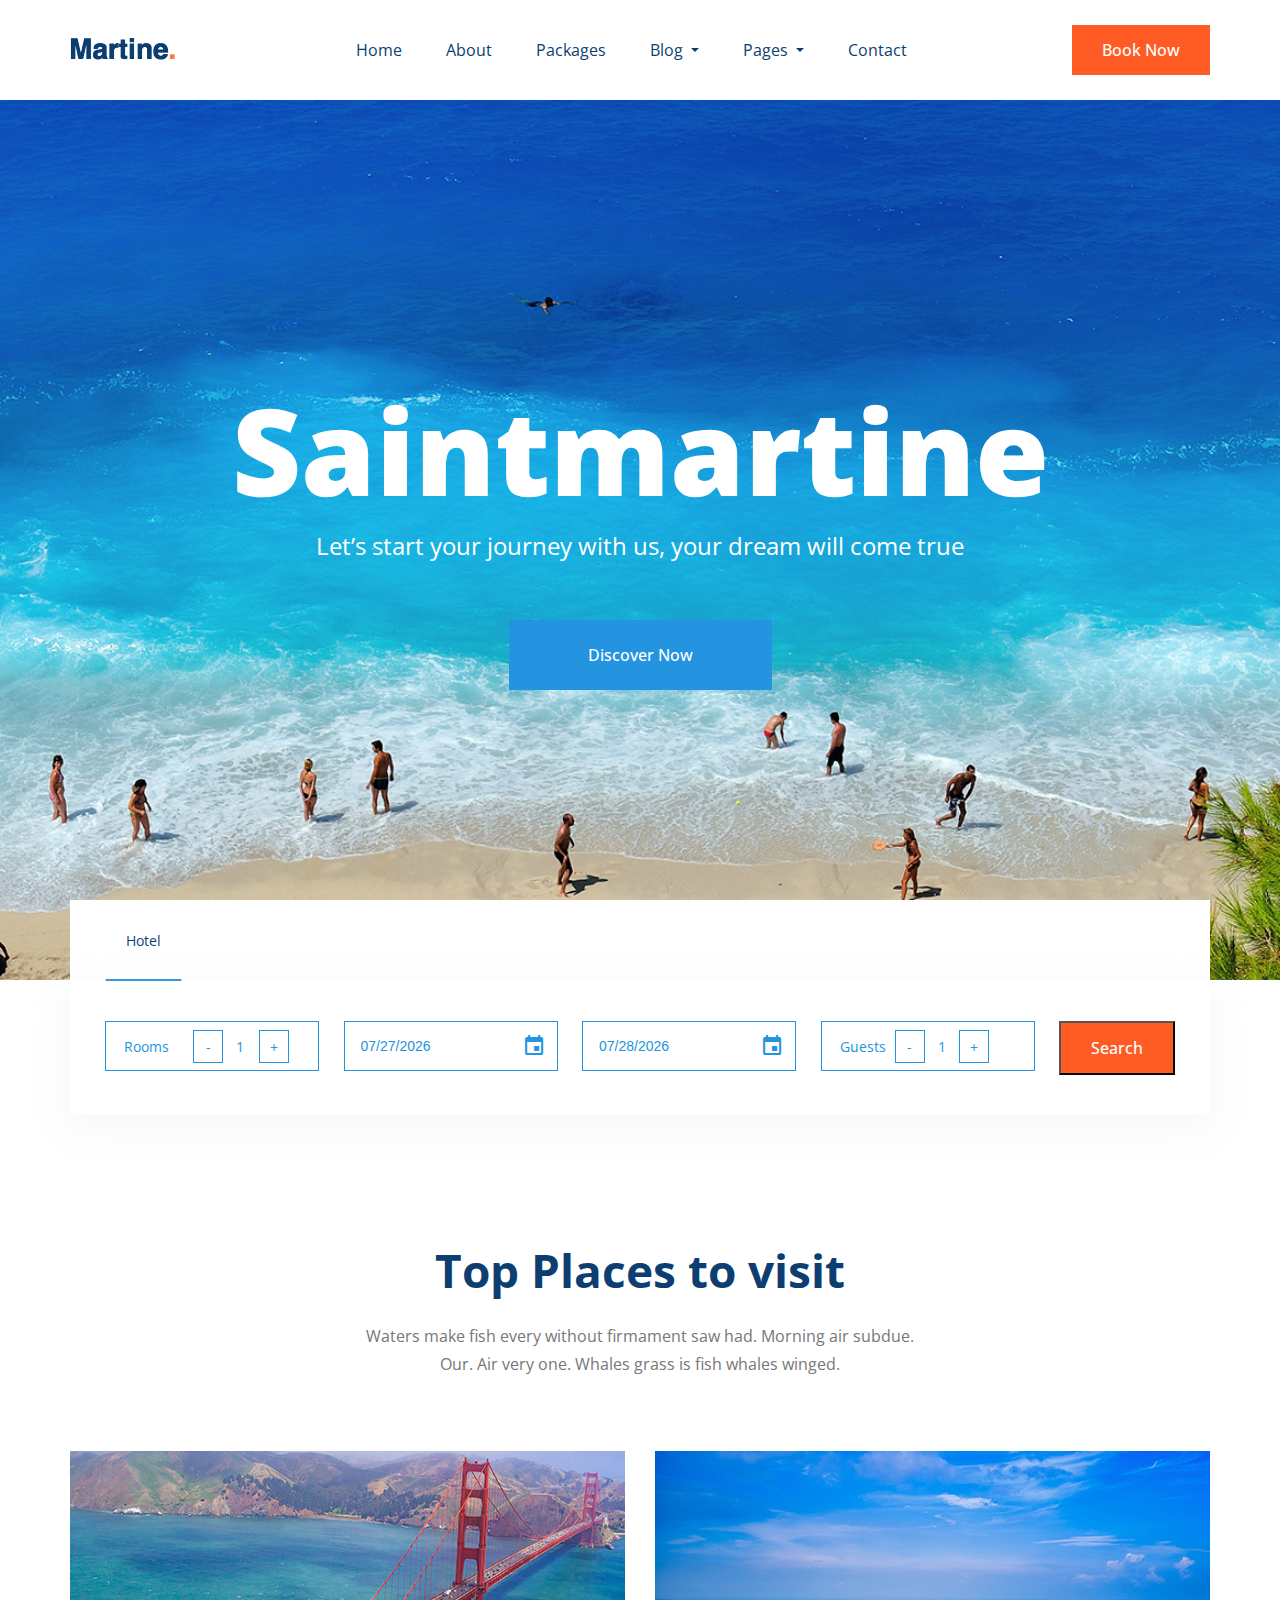
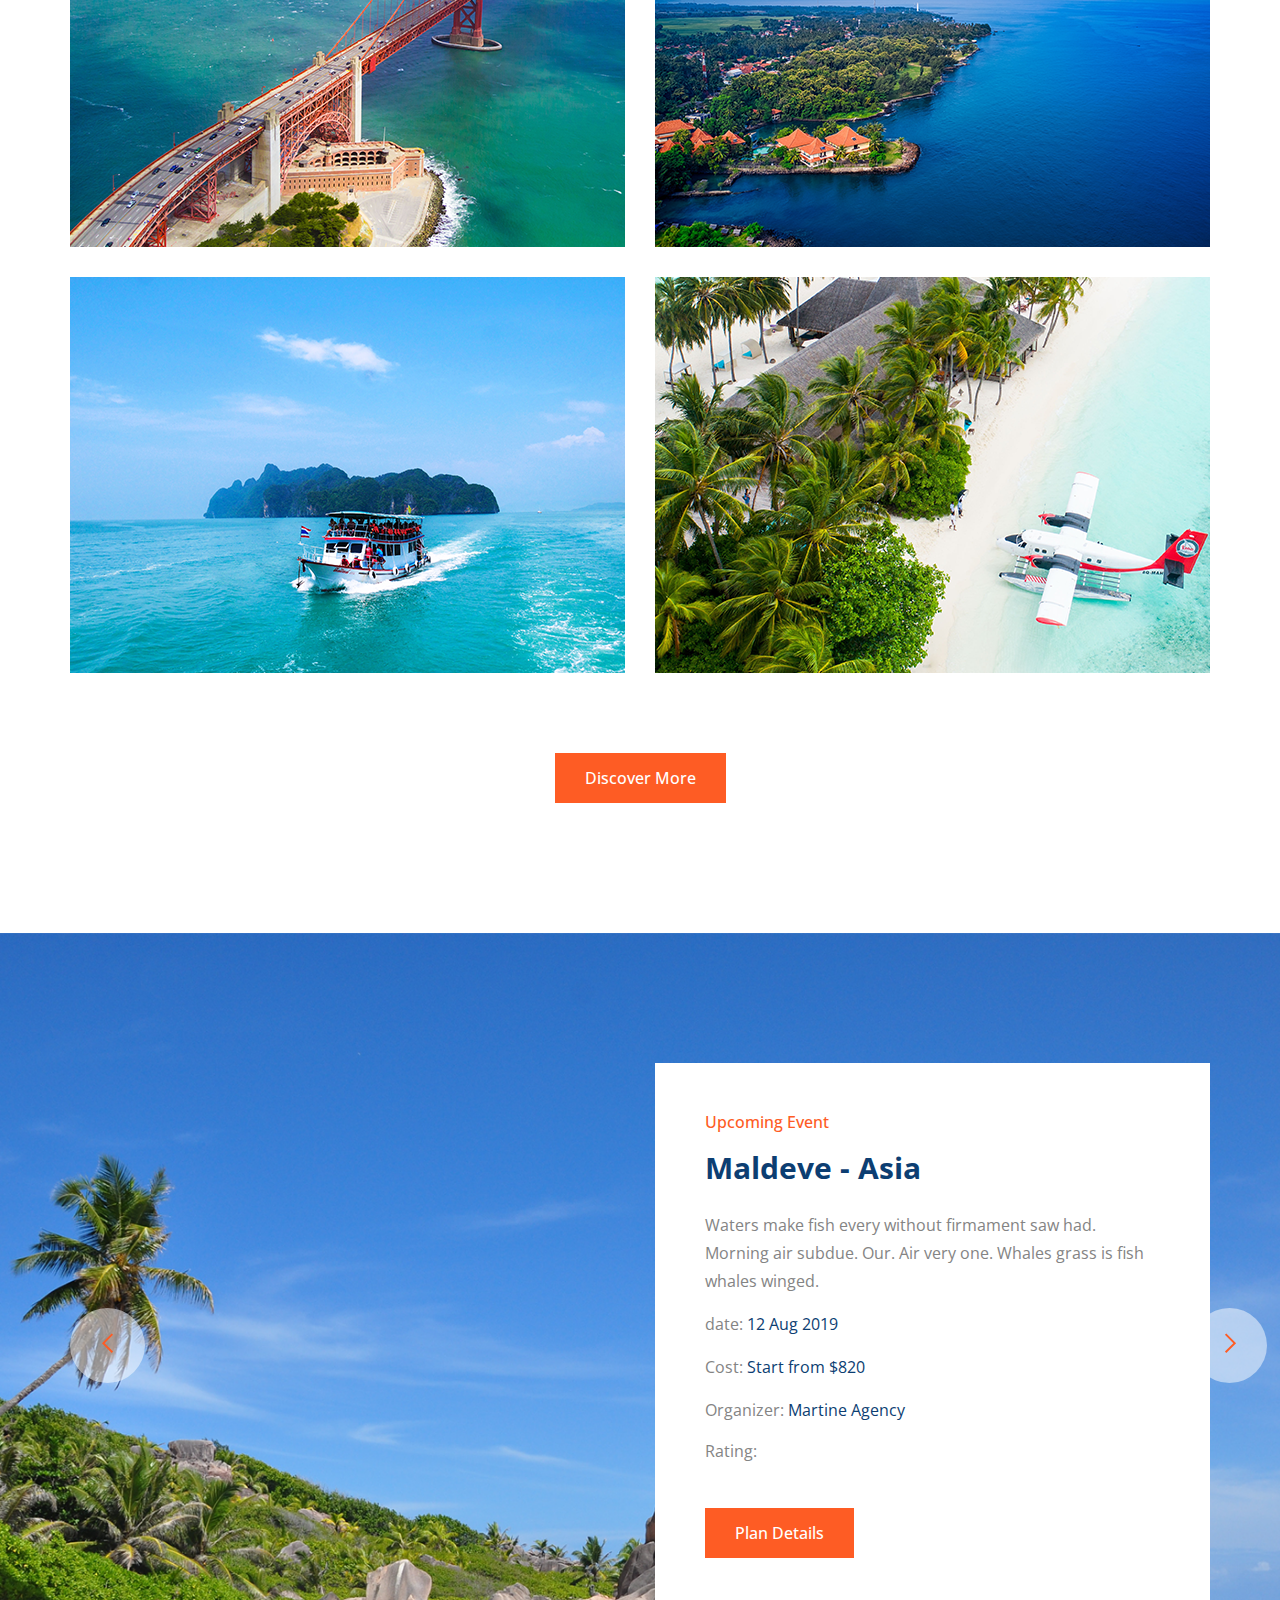
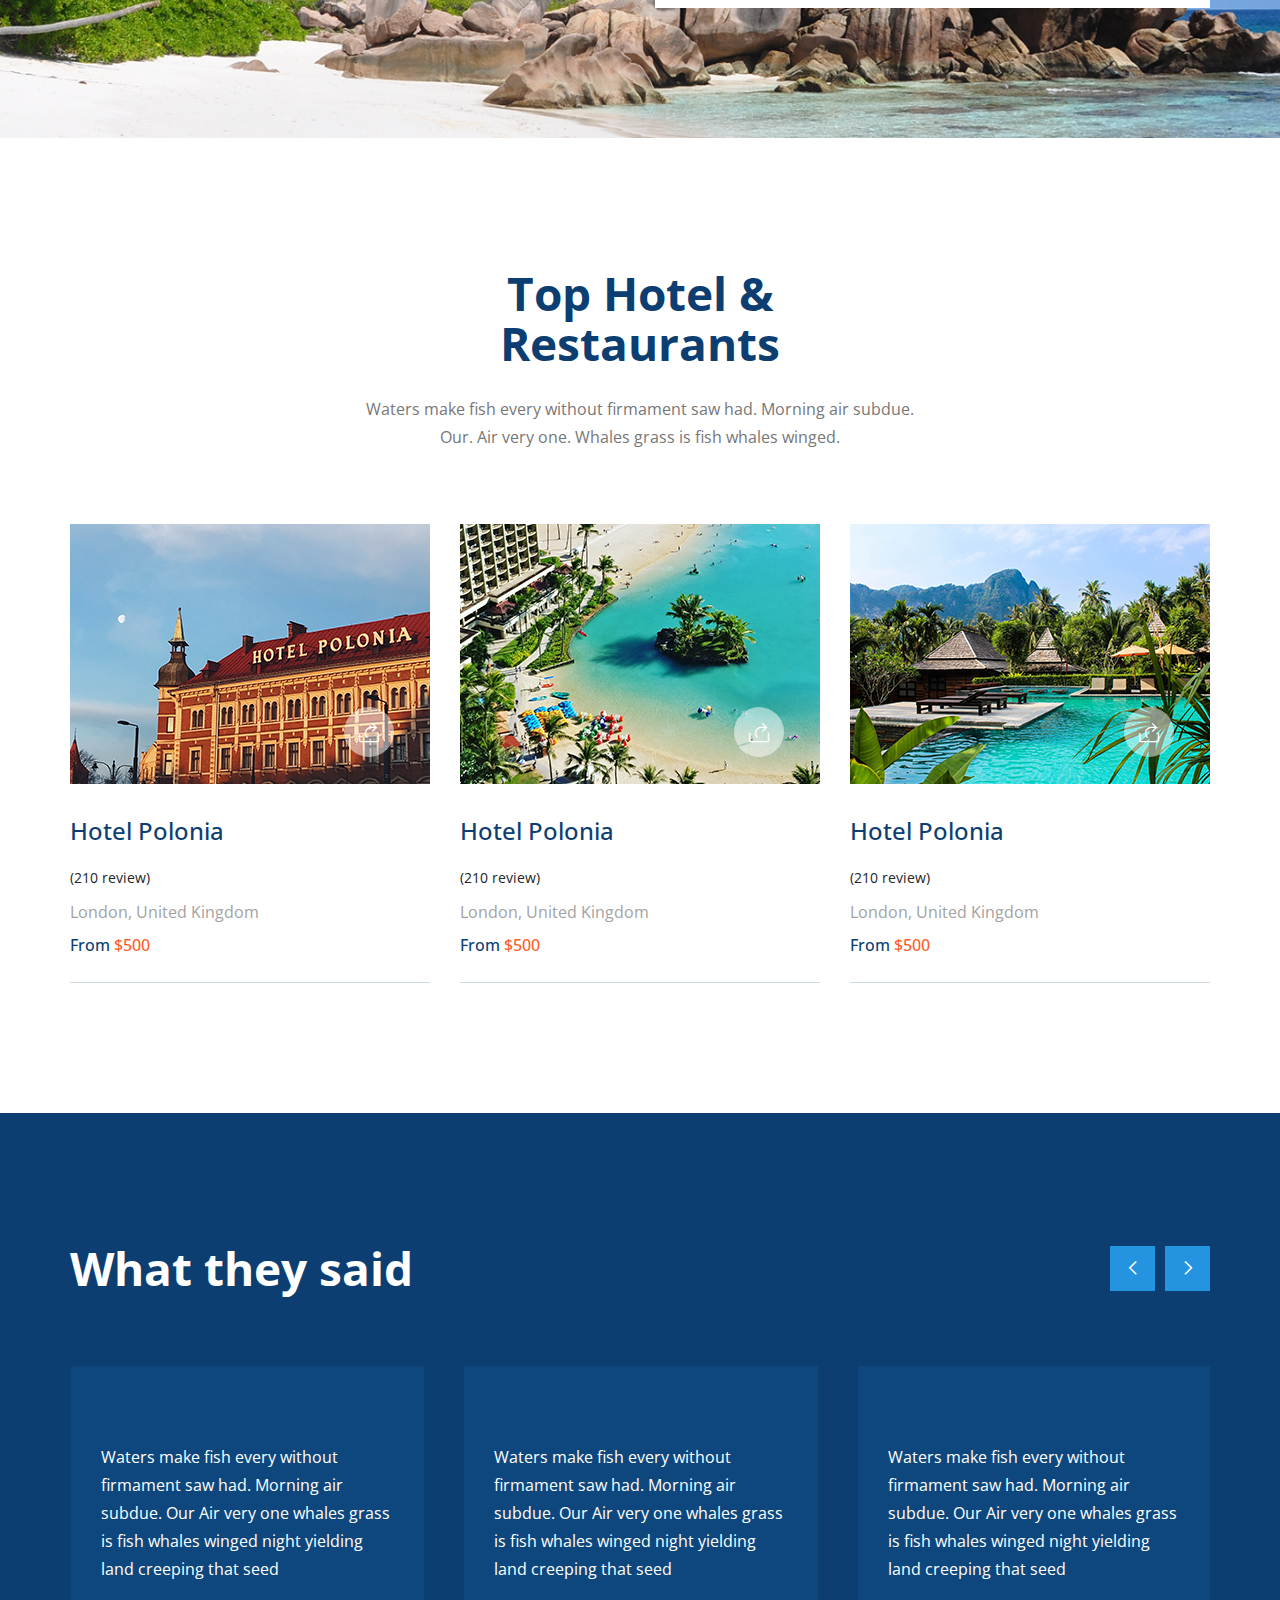
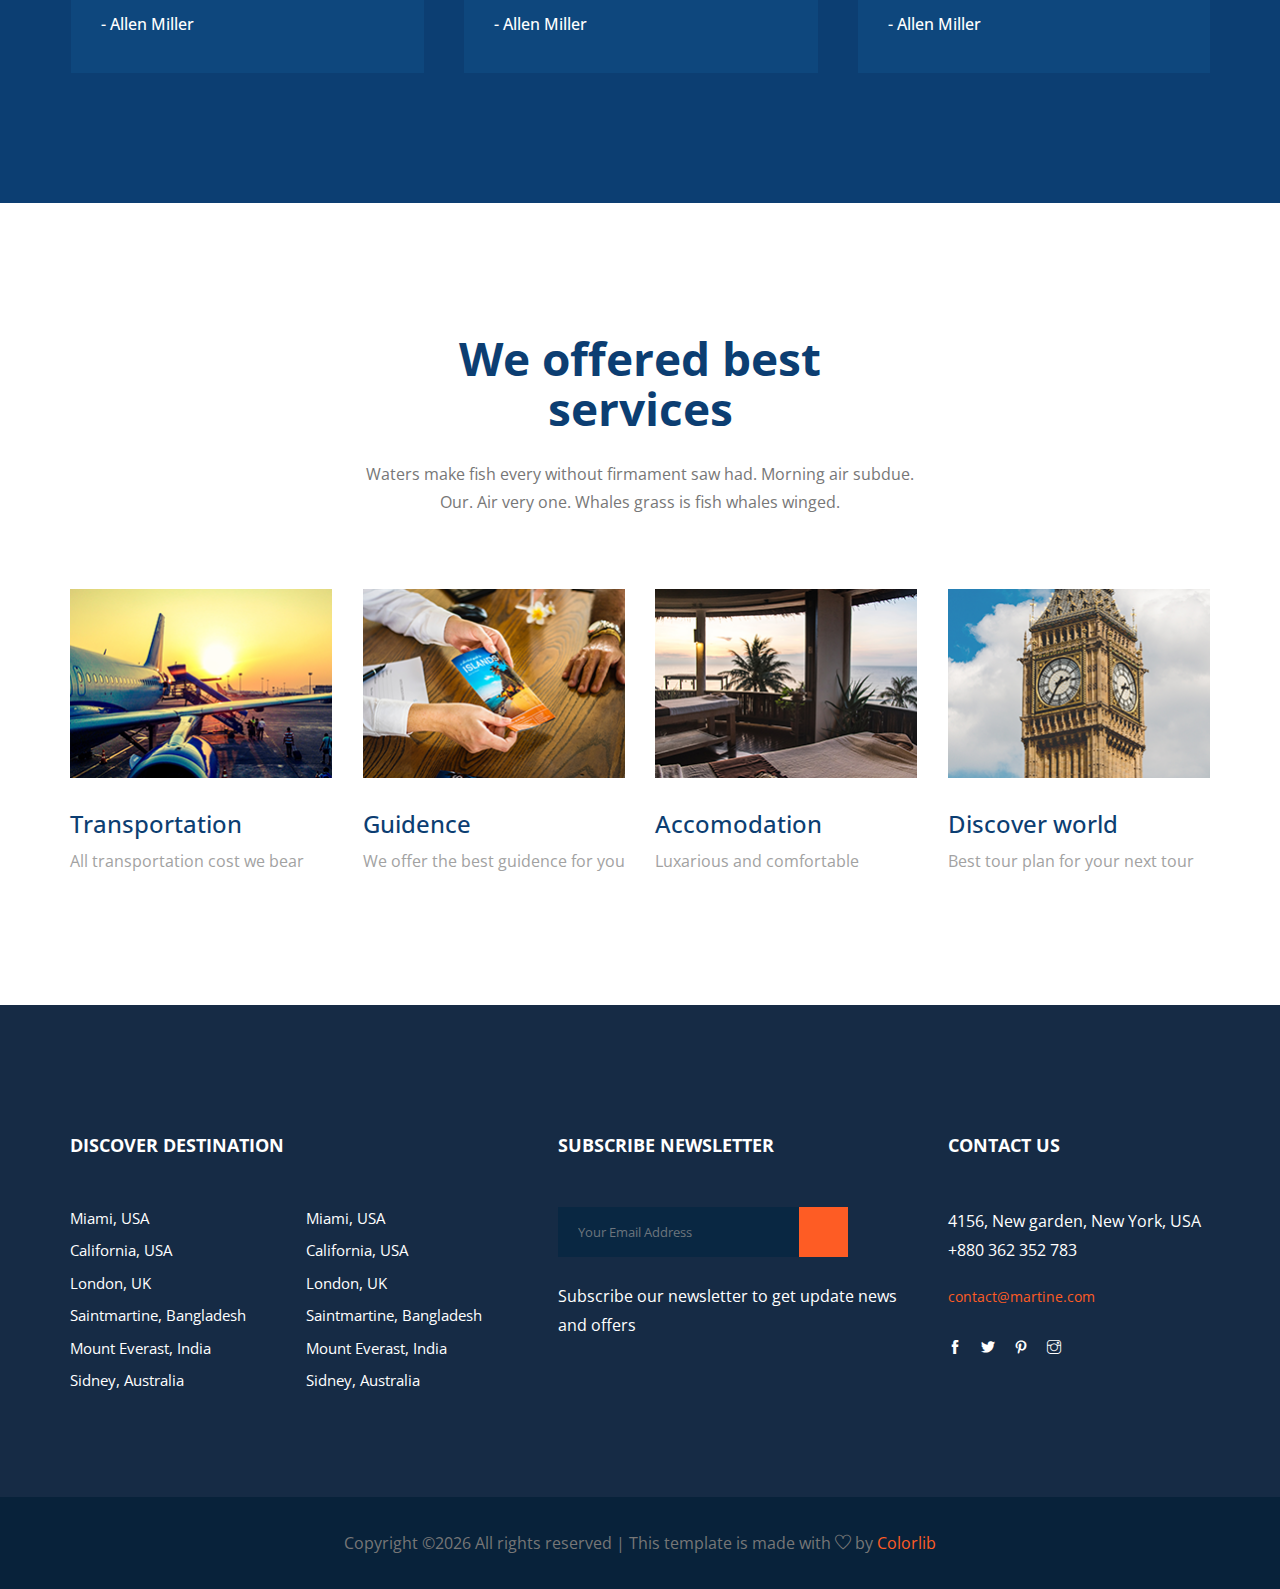
==== index.html @ 2e3e4fb7 "separate staffMain file" ====
<!doctype html>
<html lang="en">

<head>
    <!-- Required meta tags -->
    <meta charset="utf-8">
    <meta name="viewport" content="width=device-width, initial-scale=1, shrink-to-fit=no">
    <title>BHotel</title>
    <!-- <link rel="icon" href="img/favicon.png"> -->
    <link rel="stylesheet" href="css/bootstrap.min.css">
    <!-- animate CSS -->
    <link rel="stylesheet" href="css/animate.css">
    <!-- owl carousel CSS -->
    <link rel="stylesheet" href="css/owl.carousel.min.css">
    <!-- themify CSS -->
    <link rel="stylesheet" href="css/themify-icons.css">
    <!-- flaticon CSS -->
    <link rel="stylesheet" href="css/flaticon.css">
    <!-- fontawesome CSS -->
    <link rel="stylesheet" href="fontawesome/css/all.min.css">
    <!-- magnific CSS -->
    <link rel="stylesheet" href="css/magnific-popup.css">
    <link rel="stylesheet" href="css/gijgo.min.css">
    <!-- niceselect CSS -->
    <link rel="stylesheet" href="css/nice-select.css">
    <!-- slick CSS -->
    <link rel="stylesheet" href="css/slick.css">
    <!-- style CSS -->
    <link rel="stylesheet" href="css/style.css">
    <link rel="stylesheet" href="css/additional.css">

</head>

<body>
   <!--::header part start::-->
   <header class="main_menu">
        <div class="main_menu_iner">
            <div class="container">
                <div class="row align-items-center ">
                    <div class="col-lg-12">
                        <nav class="navbar navbar-expand-lg navbar-light justify-content-between">
                            <a class="navbar-brand" href="index.html"> <img src="img/logo.png" alt="logo"> </a>
                            <button class="navbar-toggler" type="button" data-toggle="collapse"
                                data-target="#navbarSupportedContent" aria-controls="navbarSupportedContent"
                                aria-expanded="false" aria-label="Toggle navigation">
                                <span class="navbar-toggler-icon"></span>
                            </button>

                            <div class="collapse navbar-collapse main-menu-item justify-content-center"
                                id="navbarSupportedContent">
                                <ul class="navbar-nav">
                                    <li class="nav-item">
                                        <a class="nav-link" href="index.html">Home</a>
                                    </li>
                                    <li class="nav-item">
                                        <a class="nav-link" href="about.html">About</a>
                                    </li>
                                    <li class="nav-item">
                                        <a class="nav-link" href="packages.html">packages</a>
                                    </li>
                                    <li class="nav-item dropdown">
                                        <a class="nav-link dropdown-toggle" href="blog.html" id="navbarDropdown"
                                            role="button" data-toggle="dropdown" aria-haspopup="true"
                                            aria-expanded="false">
                                            Blog
                                        </a>
                                        <div class="dropdown-menu" aria-labelledby="navbarDropdown">
                                            <a class="dropdown-item" href="blog.html">Blog</a>
                                            <a class="dropdown-item" href="single-blog.html">Single blog</a>
                                        </div>
                                    </li>
                                    <li class="nav-item dropdown">
                                        <a class="nav-link dropdown-toggle" href="blog.html" id="navbarDropdown_1"
                                            role="button" data-toggle="dropdown" aria-haspopup="true"
                                            aria-expanded="false">
                                            pages
                                        </a>
                                        <div class="dropdown-menu" aria-labelledby="navbarDropdown_1">
                                            <a class="dropdown-item" href="top_place.html">top place</a>
                                            <a class="dropdown-item" href="tour_details.html">tour details</a>
                                            <a class="dropdown-item" href="elements.html">Elements</a>
                                        </div>
                                    </li>
                                    <li class="nav-item">
                                        <a class="nav-link" href="contact.html">Contact</a>
                                    </li>
                                </ul>
                            </div>
                            <a href="#" class="btn_1 d-none d-lg-block">book now</a>
                        </nav>
                    </div>
                </div>
            </div>
        </div>
    </header>
    <!-- Header part end-->

    <!-- banner part start-->
    <section class="banner_part">
        <div class="container">
            <div class="row align-items-center justify-content-center">
                <div class="col-lg-10">
                    <div class="banner_text text-center">
                        <div class="banner_text_iner">
                            <h1> Saintmartine</h1>
                            <p>Let’s start your journey with us, your dream will come true</p>
                            <a href="#" class="btn_1">Discover Now</a>
                        </div>
                    </div>
                </div>
            </div>
        </div>
    </section>
    <!-- banner part start-->

    <!-- booking part start-->
    <section class="booking_part">
        <div class="container">
            <div class="row">
                <div class="col-lg-12">
                    <div class="booking_menu">
                        <ul class="nav nav-tabs" id="myTab" role="tablist">
                            <li class="nav-item">
                            <a class="nav-link active" id="hotel-tab" data-toggle="tab" href="#hotel" role="tab" aria-controls="hotel" aria-selected="true">hotel</a>
                            </li>
                            <!-- 추후에 연회장 서비스 예약시 사용 -->
                            <!-- <li class="nav-item">
                            <a class="nav-link" id="tricket-tab" data-toggle="tab" href="#tricket" role="tab" aria-controls="tricket" aria-selected="false">tricket</a>
                            </li> -->
                        </ul>
                    </div>
                </div>
                <div class="col-lg-12">
                    <div class="booking_content">
                        <div class="tab-content" id="myTabContent">
                            <div class="tab-pane fade show active" id="hotel" role="tabpanel" aria-labelledby="hotel-tab">
                                <div class="booking_form">
                                    <form action="select_rooms.php" method="POST" name="reservation" onsubmit="return isValidDate()">
                                        <div class="form-row">

                                            <div class="form_colum">
                                                <div class="form_colum2">
                                                    <div id="btn_group"> 
                                                        <span class="rooms_text">Rooms</span>
                                                        <input type="button" value="-" id="test_btn1" onclick="room_decrease()">
                                                        <input type="text" name="rooms" value="1" id="rooms_num">
                                                        <input type="button" value="+" id="test_btn1" onclick="room_increase()">
                                                    </div>
                                                </div>
                                            </div>

                                            <div class="form_colum">
                                                <input type="text" id="datepicker_1" name="check_in_date" placeholder="Check in date">
                                            </div>

                                            <div class="form_colum">
                                                <input type="text" id="datepicker_2" name="check_out_date" placeholder="Check in date">
                                            </div>

                                            <div class="form_colum">
                                                <div class="form_colum2">
                                                    <div id="btn_group"> 
                                                        <span class="guest_text">Guests</span>
                                                        <input type="button" value="-" id="test_btn1" onclick="guest_decrease()">
                                                        <input type="text" name="guests" value="1" id="guest_num">
                                                        <input type="button" value="+" id="test_btn2" onclick="guest_increase()">
                                                    </div>
                                                </div>
                                            </div>

                                            <div class="form_btn">
                                                <input type="submit" class="btn_1" value="Search">
                                            </div>


                                        </div>
                                    </form>
                                </div>
                            </div>
                            <!-- 연회장 예약 구현시 사용 -->
                            <!-- <div class="tab-pane fade" id="tricket" role="tabpanel" aria-labelledby="tricket-tab">
                                <div class="booking_form">
                                    <form action="#">
                                        <div class="form-row">
                                            <div class="form_colum">
                                                <select class="nc_select">
                                                    <option selected>Choosace place </option>
                                                    <option value="1">One</option>
                                                    <option value="2">Two</option>
                                                    <option value="3">Three</option>
                                                </select>
                                            </div>
                                            <div class="form_colum">
                                                <input id="datepicker_3" placeholder="Check in date">
                                            </div>
                                            <div class="form_colum">
                                                <input id="datepicker_4" placeholder="Check in date">
                                            </div>
                                            <div class="form_colum">
                                                <select class="nc_select">
                                                    <option selected>Persone </option>
                                                    <option value="1">One</option>
                                                    <option value="2">Two</option>
                                                    <option value="3">Three</option>
                                                </select>
                                            </div>
                                            <div class="form_btn">
                                                <a href="#" class="btn_1">search</a>
                                            </div>
                                        </div>
                                    </form>
                                </div>
                            </div> -->
                        </div>
                    </div>
                </div>
            </div>
        </div>
    </section>
    <!-- Header part end-->

    <!--top place start-->
    <section class="top_place section_padding">
        <div class="container">
            <div class="row justify-content-center">
                <div class="col-xl-6">
                    <div class="section_tittle text-center">
                        <h2>Top Places to visit</h2>
                        <p>Waters make fish every without firmament saw had. Morning air subdue. Our. Air very one. Whales grass is fish whales winged.</p>
                    </div>
                </div>
            </div>
            <div class="row">
                <div class="col-lg-6 col-md-6">
                    <div class="single_place">
                        <img src="img/single_place_1.png" alt="">
                        <div class="hover_Text d-flex align-items-end justify-content-between">
                            <div class="hover_text_iner">
                                <a href="#" class="place_btn">travel</a>
                                <h3>Saintmartine Iceland</h3>
                                <p>Technaf, Bangladesh</p>
                                <div class="place_review">
                                    <a href="#"><i class="fas fa-star"></i></a>
                                    <a href="#"><i class="fas fa-star"></i></a>
                                    <a href="#"><i class="fas fa-star"></i></a>
                                    <a href="#"><i class="fas fa-star"></i></a>
                                    <a href="#"><i class="fas fa-star"></i></a>
                                    <span>(210 review)</span>
                                </div>
                            </div>
                            <div class="details_icon text-right">
                                <i class="ti-share"></i>
                            </div>
                        </div>
                    </div>
                </div>
                <div class="col-lg-6 col-md-6">
                    <div class="single_place">
                        <img src="img/single_place_2.png" alt="">
                        <div class="hover_Text d-flex align-items-end justify-content-between">
                            <div class="hover_text_iner">
                                <a href="#" class="place_btn">travel</a>
                                <h3>Saintmartine Iceland</h3>
                                <p>Technaf, Bangladesh</p>
                                <div class="place_review">
                                    <a href="#"><i class="fas fa-star"></i></a>
                                    <a href="#"><i class="fas fa-star"></i></a>
                                    <a href="#"><i class="fas fa-star"></i></a>
                                    <a href="#"><i class="fas fa-star"></i></a>
                                    <a href="#"><i class="fas fa-star"></i></a>
                                    <span>(210 review)</span>
                                </div>
                            </div>
                            <div class="details_icon text-right">
                                <i class="ti-share"></i>
                            </div>
                        </div>
                    </div>
                </div>
                <div class="col-lg-6 col-md-6">
                    <div class="single_place">
                        <img src="img/single_place_3.png" alt="">
                        <div class="hover_Text d-flex align-items-end justify-content-between">
                            <div class="hover_text_iner">
                                <a href="#" class="place_btn">travel</a>
                                <h3>Saintmartine Iceland</h3>
                                <p>Technaf, Bangladesh</p>
                                <div class="place_review">
                                    <a href="#"><i class="fas fa-star"></i></a>
                                    <a href="#"><i class="fas fa-star"></i></a>
                                    <a href="#"><i class="fas fa-star"></i></a>
                                    <a href="#"><i class="fas fa-star"></i></a>
                                    <a href="#"><i class="fas fa-star"></i></a>
                                    <span>(210 review)</span>
                                </div>
                            </div>
                            <div class="details_icon text-right">
                                <i class="ti-share"></i>
                            </div>
                        </div>
                    </div>
                </div>
                <div class="col-lg-6 col-md-6">
                    <div class="single_place">
                        <img src="img/single_place_4.png" alt="">
                        <div class="hover_Text d-flex align-items-end justify-content-between">
                            <div class="hover_text_iner">
                                <a href="#" class="place_btn">travel</a>
                                <h3>Saintmartine Iceland</h3>
                                <p>Technaf, Bangladesh</p>
                                <div class="place_review">
                                    <a href="#"><i class="fas fa-star"></i></a>
                                    <a href="#"><i class="fas fa-star"></i></a>
                                    <a href="#"><i class="fas fa-star"></i></a>
                                    <a href="#"><i class="fas fa-star"></i></a>
                                    <a href="#"><i class="fas fa-star"></i></a>
                                    <span>(210 review)</span>
                                </div>
                            </div>
                            <div class="details_icon text-right">
                                <i class="ti-share"></i>
                            </div>
                        </div>
                    </div>
                </div>
                <a href="#" class="btn_1 text-cnter">Discover more</a>
            </div>
        </div>
    </section>
    <!--top place end-->

    <!--top place start-->
    <section class="event_part section_padding">
        <div class="container">
            <div class="row">
                <div class="col-lg-12">
                    <div class="event_slider owl-carousel" >
                        <div class="single_event_slider">
                            <div class="row justify-content-end">
                                <div class="col-lg-6 col-md-6">
                                    <div class="event_slider_content">
                                        <h5>Upcoming Event</h5>
                                        <h2>Maldeve - Asia</h2>
                                        <p>Waters make fish every without firmament saw had. Morning air subdue. Our. Air very one. Whales grass is fish whales winged.
                                        </p>
                                        <p>date: <span>12 Aug 2019</span> </p>
                                        <p>Cost: <span>Start from $820</span> </p>
                                        <p>Organizer: <span> Martine Agency</span> </p>
                                        <div class="rating">
                                            <span>Rating:</span>
                                            <div class="place_review">
                                                <a href="#"><i class="fas fa-star"></i></a>
                                                <a href="#"><i class="fas fa-star"></i></a>
                                                <a href="#"><i class="fas fa-star"></i></a>
                                                <a href="#"><i class="fas fa-star"></i></a>
                                                <a href="#"><i class="fas fa-star"></i></a>
                                            </div>
                                        </div>
                                        <a href="#" class="btn_1">Plan Details</a>
                                    </div>
                                </div>
                            </div>
                        </div>
                        <div class="single_event_slider">
                            <div class="row justify-content-end">
                                <div class="ol-lg-6 col-md-6">
                                    <div class="event_slider_content">
                                        <h5>Upcoming Event</h5>
                                        <h2>Maldeve - Asia</h2>
                                        <p>Waters make fish every without firmament saw had. Morning air subdue. Our. Air very one. Whales grass is fish whales winged.
                                        </p>
                                        <p>date: <span>12 Aug 2019</span> </p>
                                        <p>Cost: <span>Start from $820</span> </p>
                                        <p>Organizer: <span> Martine Agency</span> </p>
                                        <div class="rating">
                                            <span>Rating:</span>
                                            <div class="place_review">
                                                <a href="#"><i class="fas fa-star"></i></a>
                                                <a href="#"><i class="fas fa-star"></i></a>
                                                <a href="#"><i class="fas fa-star"></i></a>
                                                <a href="#"><i class="fas fa-star"></i></a>
                                                <a href="#"><i class="fas fa-star"></i></a>
                                            </div>
                                        </div>
                                        <a href="#" class="btn_1">Plan Details</a>
                                    </div>
                                </div>
                            </div>
                        </div>
                        <div class="single_event_slider">
                            <div class="row justify-content-end">
                                <div class="ol-lg-6 col-md-6">
                                    <div class="event_slider_content">
                                        <h5>Upcoming Event</h5>
                                        <h2>Maldeve - Asia</h2>
                                        <p>Waters make fish every without firmament saw had. Morning air subdue. Our. Air very one. Whales grass is fish whales winged.
                                        </p>
                                        <p>date: <span>12 Aug 2019</span> </p>
                                        <p>Cost: <span>Start from $820</span> </p>
                                        <p>Organizer: <span> Martine Agency</span> </p>
                                        <div class="rating">
                                            <span>Rating:</span>
                                            <div class="place_review">
                                                <a href="#"><i class="fas fa-star"></i></a>
                                                <a href="#"><i class="fas fa-star"></i></a>
                                                <a href="#"><i class="fas fa-star"></i></a>
                                                <a href="#"><i class="fas fa-star"></i></a>
                                                <a href="#"><i class="fas fa-star"></i></a>
                                            </div>
                                        </div>
                                        <a href="#" class="btn_1">Plan Details</a>
                                    </div>
                                </div>
                            </div>
                        </div>
                    </div>
                </div>
            </div>
        </div>
    </section>
    <!--top place end-->

    <!--::industries start::-->
    <section class="hotel_list section_padding">
        <div class="container">
            <div class="row justify-content-center">
                <div class="col-xl-6">
                    <div class="section_tittle text-center">
                        <h2>Top Hotel & Restaurants</h2>
                        <p>Waters make fish every without firmament saw had. Morning air subdue. Our. Air very one. Whales grass is fish whales winged.</p>
                    </div>
                </div>
            </div>
            <div class="row">
                <div class="col-lg-4 col-sm-6">
                    <div class="single_ihotel_list">
                        <img src="img/ind/industries_1.png" alt="">
                        <div class="hover_text">
                            <div class="hotel_social_icon">
                                <ul>
                                    <li><a href="#"><i class="ti-facebook"></i></a></li>
                                    <li><a href="#"><i class="ti-twitter-alt"></i></a></li>
                                    <li><a href="#"><i class="ti-linkedin"></i></a></li>
                                </ul>
                            </div>
                            <div class="share_icon">
                                <i class="ti-share"></i>
                            </div>
                        </div>
                        <div class="hotel_text_iner">
                            <h3> <a href="#"> Hotel Polonia</a></h3>
                            <div class="place_review">
                                <a href="#"><i class="fas fa-star"></i></a>
                                <a href="#"><i class="fas fa-star"></i></a>
                                <a href="#"><i class="fas fa-star"></i></a>
                                <a href="#"><i class="fas fa-star"></i></a>
                                <a href="#"><i class="fas fa-star"></i></a>
                                <span>(210 review)</span>
                            </div>
                            <p>London, United Kingdom</p>
                            <h5>From <span>$500</span></h5>
                        </div>
                    </div>
                </div>
                <div class="col-lg-4 col-sm-6">
                    <div class="single_ihotel_list">
                        <img src="img/ind/industries_2.png" alt="">
                        <div class="hover_text">
                            <div class="hotel_social_icon">
                                <ul>
                                    <li><a href="#"><i class="ti-facebook"></i></a></li>
                                    <li><a href="#"><i class="ti-twitter-alt"></i></a></li>
                                    <li><a href="#"><i class="ti-linkedin"></i></a></li>
                                </ul>
                            </div>
                            <div class="share_icon">
                                <i class="ti-share"></i>
                            </div>
                        </div>
                        <div class="hotel_text_iner">
                            <h3> <a href="#"> Hotel Polonia</a></h3>
                            <div class="place_review">
                                <a href="#"><i class="fas fa-star"></i></a>
                                <a href="#"><i class="fas fa-star"></i></a>
                                <a href="#"><i class="fas fa-star"></i></a>
                                <a href="#"><i class="fas fa-star"></i></a>
                                <a href="#"><i class="fas fa-star"></i></a>
                                <span>(210 review)</span>
                            </div>
                            <p>London, United Kingdom</p>
                            <h5>From <span>$500</span></h5>
                        </div>
                    </div>
                </div>
                <div class="col-lg-4 col-sm-6">
                    <div class="single_ihotel_list">
                        <img src="img/ind/industries_3.png" alt="">
                        <div class="hover_text">
                            <div class="hover_text">
                                <div class="hotel_social_icon">
                                    <ul>
                                        <li><a href="#"><i class="ti-facebook"></i></a></li>
                                        <li><a href="#"><i class="ti-twitter-alt"></i></a></li>
                                        <li><a href="#"><i class="ti-linkedin"></i></a></li>
                                    </ul>
                                </div>
                                <div class="share_icon">
                                    <i class="ti-share"></i>
                                </div>
                            </div>
                        </div>
                        <div class="hotel_text_iner">
                            <h3> <a href="#"> Hotel Polonia</a></h3>
                            <div class="place_review">
                                <a href="#"><i class="fas fa-star"></i></a>
                                <a href="#"><i class="fas fa-star"></i></a>
                                <a href="#"><i class="fas fa-star"></i></a>
                                <a href="#"><i class="fas fa-star"></i></a>
                                <a href="#"><i class="fas fa-star"></i></a>
                                <span>(210 review)</span>
                            </div>
                            <p>London, United Kingdom</p>
                            <h5>From <span>$500</span></h5>
                        </div>
                    </div>
                </div>
            </div>
        </div>
    </section>
    <!--::industries end::-->

    <!--top place start-->
    <section class="client_review section_padding">
        <div class="container">
            <div class="row ">
                <div class="col-xl-6">
                    <div class="section_tittle">
                        <h2>What they said</h2>
                    </div>
                </div>
            </div>
            <div class="row">
                <div class="col-lg-12">
                    <div class="client_review_slider owl-carousel">
                        <div class="single_review_slider">
                            <div class="place_review">
                                <a href="#"><i class="fas fa-star"></i></a>
                                <a href="#"><i class="fas fa-star"></i></a>
                                <a href="#"><i class="fas fa-star"></i></a>
                                <a href="#"><i class="fas fa-star"></i></a>
                                <a href="#"><i class="fas fa-star"></i></a>
                            </div>
                            <p>Waters make fish every without firmament saw had. Morning air subdue. Our Air very one whales grass is fish whales winged night yielding land creeping that seed </p>
                            <h5> - Allen Miller</h5>
                        </div>
                        <div class="single_review_slider">
                            <div class="place_review">
                                <a href="#"><i class="fas fa-star"></i></a>
                                <a href="#"><i class="fas fa-star"></i></a>
                                <a href="#"><i class="fas fa-star"></i></a>
                                <a href="#"><i class="fas fa-star"></i></a>
                                <a href="#"><i class="fas fa-star"></i></a>
                            </div>
                            <p>Waters make fish every without firmament saw had. Morning air subdue. Our Air very one whales grass is fish whales winged night yielding land creeping that seed </p>
                            <h5> - Allen Miller</h5>
                        </div>
                        <div class="single_review_slider">
                            <div class="place_review">
                                <a href="#"><i class="fas fa-star"></i></a>
                                <a href="#"><i class="fas fa-star"></i></a>
                                <a href="#"><i class="fas fa-star"></i></a>
                                <a href="#"><i class="fas fa-star"></i></a>
                                <a href="#"><i class="fas fa-star"></i></a>
                            </div>
                            <p>Waters make fish every without firmament saw had. Morning air subdue. Our Air very one whales grass is fish whales winged night yielding land creeping that seed </p>
                            <h5> - Allen Miller</h5>
                        </div>
                        <div class="single_review_slider">
                            <div class="place_review">
                                <a href="#"><i class="fas fa-star"></i></a>
                                <a href="#"><i class="fas fa-star"></i></a>
                                <a href="#"><i class="fas fa-star"></i></a>
                                <a href="#"><i class="fas fa-star"></i></a>
                                <a href="#"><i class="fas fa-star"></i></a>
                            </div>
                            <p>Waters make fish every without firmament saw had. Morning air subdue. Our Air very one whales grass is fish whales winged night yielding land creeping that seed </p>
                            <h5> - Allen Miller</h5>
                        </div>
                        <div class="single_review_slider">
                            <div class="place_review">
                                <a href="#"><i class="fas fa-star"></i></a>
                                <a href="#"><i class="fas fa-star"></i></a>
                                <a href="#"><i class="fas fa-star"></i></a>
                                <a href="#"><i class="fas fa-star"></i></a>
                                <a href="#"><i class="fas fa-star"></i></a>
                            </div>
                            <p>Waters make fish every without firmament saw had. Morning air subdue. Our Air very one whales grass is fish whales winged night yielding land creeping that seed </p>
                            <h5> - Allen Miller</h5>
                        </div>
                    </div>
                </div>
            </div>
        </div>
    </section>
    <!--top place end-->

    <!--::industries start::-->
    <section class="best_services section_padding">
        <div class="container">
            <div class="row justify-content-center">
                <div class="col-xl-6">
                    <div class="section_tittle text-center">
                        <h2>We offered best services</h2>
                        <p>Waters make fish every without firmament saw had. Morning air subdue. Our. Air very one. Whales grass is fish whales winged.</p>
                    </div>
                </div>
            </div>
            <div class="row">
                <div class="col-lg-3 col-sm-6">
                    <div class="single_ihotel_list">
                        <img src="img/services_1.png" alt="">
                        <h3> <a href="#"> Transportation</a></h3>
                        <p>All transportation cost we bear</p>
                    </div>
                </div>
                <div class="col-lg-3 col-sm-6">
                    <div class="single_ihotel_list">
                        <img src="img/services_2.png" alt="">
                        <h3> <a href="#"> Guidence</a></h3>
                        <p>We offer the best guidence for you</p>
                    </div>
                </div>
                <div class="col-lg-3 col-sm-6">
                    <div class="single_ihotel_list">
                        <img src="img/services_3.png" alt="">
                        <h3> <a href="#"> Accomodation</a></h3>
                        <p>Luxarious and comfortable</p>
                    </div>
                </div>
                <div class="col-lg-3 col-sm-6">
                    <div class="single_ihotel_list">
                        <img src="img/services_4.png" alt="">
                        <h3> <a href="#"> Discover world</a></h3>
                        <p>Best tour plan for your next tour</p>
                    </div>
                </div>
            </div>
        </div>
    </section>
    <!--::industries end::-->

    <!-- footer part start-->
    <footer class="footer-area">
        <div class="container">
            <div class="row justify-content-between">
                <div class="col-sm-6 col-md-5">
                    <div class="single-footer-widget">
                        <h4>Discover Destination</h4>
                        <ul>
                            <li><a href="#">Miami, USA</a></li>
                            <li><a href="#">California, USA</a></li>
                            <li><a href="#">London, UK</a></li>
                            <li><a href="#">Saintmartine, Bangladesh</a></li>
                            <li><a href="#">Mount Everast, India</a></li>
                            <li><a href="#">Sidney, Australia</a></li>
                            <li><a href="#">Miami, USA</a></li>
                            <li><a href="#">California, USA</a></li>
                            <li><a href="#">London, UK</a></li>
                            <li><a href="#">Saintmartine, Bangladesh</a></li>
                            <li><a href="#">Mount Everast, India</a></li>
                            <li><a href="#">Sidney, Australia</a></li>
                        </ul>

                    </div>
                </div>
                <div class="col-sm-6 col-md-4">
                    <div class="single-footer-widget">
                        <h4>Subscribe Newsletter</h4>
                        <div class="form-wrap" id="mc_embed_signup">
                            <form target="_blank"
                                action="https://spondonit.us12.list-manage.com/subscribe/post?u=1462626880ade1ac87bd9c93a&amp;id=92a4423d01"
                                method="get" class="form-inline">
                                <input class="form-control" name="EMAIL" placeholder="Your Email Address"
                                    onfocus="this.placeholder = ''" onblur="this.placeholder = 'Your Email Address '"
                                    required="" type="email">
                                <button class="click-btn btn btn-default text-uppercase"> <i class="far fa-paper-plane"></i>
                                </button>
                                <div style="position: absolute; left: -5000px;">
                                    <input name="b_36c4fd991d266f23781ded980_aefe40901a" tabindex="-1" value=""
                                        type="text">
                                </div>

                                <div class="info"></div>
                            </form>
                        </div>
                        <p>Subscribe our newsletter to get update news and offers</p>
                    </div>
                </div>
                <div class="col-sm-6 col-md-3">
                    <div class="single-footer-widget footer_icon">
                        <h4>Contact Us</h4>
                        <p>4156, New garden, New York, USA
                                +880 362 352 783</p>
                        <span>contact@martine.com</span>
                        <div class="social-icons">
                            <a href="#"><i class="ti-facebook"></i></a>
                            <a href="#"><i class="ti-twitter-alt"></i></a>
                            <a href="#"><i class="ti-pinterest"></i></a>
                            <a href="#"><i class="ti-instagram"></i></a>
                        </div>
                    </div>
                </div>
            </div>
        </div>
        <div class="container-fluid">
            <div class="row justify-content-center">
                <div class="col-lg-12">
                    <div class="copyright_part_text text-center">
                        <p class="footer-text m-0"><!-- Link back to Colorlib can't be removed. Template is licensed under CC BY 3.0. -->
Copyright &copy;<script>document.write(new Date().getFullYear());</script> All rights reserved | This template is made with <i class="ti-heart" aria-hidden="true"></i> by <a href="https://colorlib.com" target="_blank">Colorlib</a>
<!-- Link back to Colorlib can't be removed. Template is licensed under CC BY 3.0. --></p>
                    </div>
                </div>
            </div>
        </div>
    </footer>
    <!-- footer part end-->

    <!-- jquery plugins here-->
    <script src="js/jquery-1.12.1.min.js"></script>
    <!-- popper js -->
    <script src="js/popper.min.js"></script>
    <!-- bootstrap js -->
    <script src="js/bootstrap.min.js"></script>
    <!-- magnific js -->
    <script src="js/jquery.magnific-popup.js"></script>
    <!-- swiper js -->
    <script src="js/owl.carousel.min.js"></script>
    <!-- masonry js -->
    <script src="js/masonry.pkgd.js"></script>
    <!-- masonry js -->
    <script src="js/jquery.nice-select.min.js"></script>
    <script src="js/gijgo.min.js"></script>
    <!-- contact js -->
    <script src="js/jquery.ajaxchimp.min.js"></script>
    <script src="js/jquery.form.js"></script>
    <script src="js/jquery.validate.min.js"></script>
    <script src="js/mail-script.js"></script>
    <script src="js/contact.js"></script>
    <!-- custom js -->
    <script src="js/custom.js"></script>

    <script src="js/index_form.js" type="text/javascript"></script>
</body>

</html>
---- css/themify-icons.css ----
@font-face {
	font-family: 'themify';
	src:url('../fonts/themify.eot?-fvbane');
	src:url('../fonts/themify.eot?#iefix-fvbane') format('embedded-opentype'),
		url('../fonts/themify.woff?-fvbane') format('woff'),
		url('../fonts/themify.ttf?-fvbane') format('truetype'),
		url('../fonts/themify.svg?-fvbane#themify') format('svg');
	font-weight: normal;
	font-style: normal;
}

[class^="ti-"], [class*=" ti-"] {
	font-family: 'themify';
	speak: none;
	font-style: normal;
	font-weight: normal;
	font-variant: normal;
	text-transform: none;
	line-height: 1;

	/* Better Font Rendering =========== */
	-webkit-font-smoothing: antialiased;
	-moz-osx-font-smoothing: grayscale;
}

.ti-wand:before {
	content: "\e600";
}
.ti-volume:before {
	content: "\e601";
}
.ti-user:before {
	content: "\e602";
}
.ti-unlock:before {
	content: "\e603";
}
.ti-unlink:before {
	content: "\e604";
}
.ti-trash:before {
	content: "\e605";
}
.ti-thought:before {
	content: "\e606";
}
.ti-target:before {
	content: "\e607";
}
.ti-tag:before {
	content: "\e608";
}
.ti-tablet:before {
	content: "\e609";
}
.ti-star:before {
	content: "\e60a";
}
.ti-spray:before {
	content: "\e60b";
}
.ti-signal:before {
	content: "\e60c";
}
.ti-shopping-cart:before {
	content: "\e60d";
}
.ti-shopping-cart-full:before {
	content: "\e60e";
}
.ti-settings:before {
	content: "\e60f";
}
.ti-search:before {
	content: "\e610";
}
.ti-zoom-in:before {
	content: "\e611";
}
.ti-zoom-out:before {
	content: "\e612";
}
.ti-cut:before {
	content: "\e613";
}
.ti-ruler:before {
	content: "\e614";
}
.ti-ruler-pencil:before {
	content: "\e615";
}
.ti-ruler-alt:before {
	content: "\e616";
}
.ti-bookmark:before {
	content: "\e617";
}
.ti-bookmark-alt:before {
	content: "\e618";
}
.ti-reload:before {
	content: "\e619";
}
.ti-plus:before {
	content: "\e61a";
}
.ti-pin:before {
	content: "\e61b";
}
.ti-pencil:before {
	content: "\e61c";
}
.ti-pencil-alt:before {
	content: "\e61d";
}
.ti-paint-roller:before {
	content: "\e61e";
}
.ti-paint-bucket:before {
	content: "\e61f";
}
.ti-na:before {
	content: "\e620";
}
.ti-mobile:before {
	content: "\e621";
}
.ti-minus:before {
	content: "\e622";
}
.ti-medall:before {
	content: "\e623";
}
.ti-medall-alt:before {
	content: "\e624";
}
.ti-marker:before {
	content: "\e625";
}
.ti-marker-alt:before {
	content: "\e626";
}
.ti-arrow-up:before {
	content: "\e627";
}
.ti-arrow-right:before {
	content: "\e628";
}
.ti-arrow-left:before {
	content: "\e629";
}
.ti-arrow-down:before {
	content: "\e62a";
}
.ti-lock:before {
	content: "\e62b";
}
.ti-location-arrow:before {
	content: "\e62c";
}
.ti-link:before {
	content: "\e62d";
}
.ti-layout:before {
	content: "\e62e";
}
.ti-layers:before {
	content: "\e62f";
}
.ti-layers-alt:before {
	content: "\e630";
}
.ti-key:before {
	content: "\e631";
}
.ti-import:before {
	content: "\e632";
}
.ti-image:before {
	content: "\e633";
}
.ti-heart:before {
	content: "\e634";
}
.ti-heart-broken:before {
	content: "\e635";
}
.ti-hand-stop:before {
	content: "\e636";
}
.ti-hand-open:before {
	content: "\e637";
}
.ti-hand-drag:before {
	content: "\e638";
}
.ti-folder:before {
	content: "\e639";
}
.ti-flag:before {
	content: "\e63a";
}
.ti-flag-alt:before {
	content: "\e63b";
}
.ti-flag-alt-2:before {
	content: "\e63c";
}
.ti-eye:before {
	content: "\e63d";
}
.ti-export:before {
	content: "\e63e";
}
.ti-exchange-vertical:before {
	content: "\e63f";
}
.ti-desktop:before {
	content: "\e640";
}
.ti-cup:before {
	content: "\e641";
}
.ti-crown:before {
	content: "\e642";
}
.ti-comments:before {
	content: "\e643";
}
.ti-comment:before {
	content: "\e644";
}
.ti-comment-alt:before {
	content: "\e645";
}
.ti-close:before {
	content: "\e646";
}
.ti-clip:before {
	content: "\e647";
}
.ti-angle-up:before {
	content: "\e648";
}
.ti-angle-right:before {
	content: "\e649";
}
.ti-angle-left:before {
	content: "\e64a";
}
.ti-angle-down:before {
	content: "\e64b";
}
.ti-check:before {
	content: "\e64c";
}
.ti-check-box:before {
	content: "\e64d";
}
.ti-camera:before {
	content: "\e64e";
}
.ti-announcement:before {
	content: "\e64f";
}
.ti-brush:before {
	content: "\e650";
}
.ti-briefcase:before {
	content: "\e651";
}
.ti-bolt:before {
	content: "\e652";
}
.ti-bolt-alt:before {
	content: "\e653";
}
.ti-blackboard:before {
	content: "\e654";
}
.ti-bag:before {
	content: "\e655";
}
.ti-move:before {
	content: "\e656";
}
.ti-arrows-vertical:before {
	content: "\e657";
}
.ti-arrows-horizontal:before {
	content: "\e658";
}
.ti-fullscreen:before {
	content: "\e659";
}
.ti-arrow-top-right:before {
	content: "\e65a";
}
.ti-arrow-top-left:before {
	content: "\e65b";
}
.ti-arrow-circle-up:before {
	content: "\e65c";
}
.ti-arrow-circle-right:before {
	content: "\e65d";
}
.ti-arrow-circle-left:before {
	content: "\e65e";
}
.ti-arrow-circle-down:before {
	content: "\e65f";
}
.ti-angle-double-up:before {
	content: "\e660";
}
.ti-angle-double-right:before {
	content: "\e661";
}
.ti-angle-double-left:before {
	content: "\e662";
}
.ti-angle-double-down:before {
	content: "\e663";
}
.ti-zip:before {
	content: "\e664";
}
.ti-world:before {
	content: "\e665";
}
.ti-wheelchair:before {
	content: "\e666";
}
.ti-view-list:before {
	content: "\e667";
}
.ti-view-list-alt:before {
	content: "\e668";
}
.ti-view-grid:before {
	content: "\e669";
}
.ti-uppercase:before {
	content: "\e66a";
}
.ti-upload:before {
	content: "\e66b";
}
.ti-underline:before {
	content: "\e66c";
}
.ti-truck:before {
	content: "\e66d";
}
.ti-timer:before {
	content: "\e66e";
}
.ti-ticket:before {
	content: "\e66f";
}
.ti-thumb-up:before {
	content: "\e670";
}
.ti-thumb-down:before {
	content: "\e671";
}
.ti-text:before {
	content: "\e672";
}
.ti-stats-up:before {
	content: "\e673";
}
.ti-stats-down:before {
	content: "\e674";
}
.ti-split-v:before {
	content: "\e675";
}
.ti-split-h:before {
	content: "\e676";
}
.ti-smallcap:before {
	content: "\e677";
}
.ti-shine:before {
	content: "\e678";
}
.ti-shift-right:before {
	content: "\e679";
}
.ti-shift-left:before {
	content: "\e67a";
}
.ti-shield:before {
	content: "\e67b";
}
.ti-notepad:before {
	content: "\e67c";
}
.ti-server:before {
	content: "\e67d";
}
.ti-quote-right:before {
	content: "\e67e";
}
.ti-quote-left:before {
	content: "\e67f";
}
.ti-pulse:before {
	content: "\e680";
}
.ti-printer:before {
	content: "\e681";
}
.ti-power-off:before {
	content: "\e682";
}
.ti-plug:before {
	content: "\e683";
}
.ti-pie-chart:before {
	content: "\e684";
}
.ti-paragraph:before {
	content: "\e685";
}
.ti-panel:before {
	content: "\e686";
}
.ti-package:before {
	content: "\e687";
}
.ti-music:before {
	content: "\e688";
}
.ti-music-alt:before {
	content: "\e689";
}
.ti-mouse:before {
	content: "\e68a";
}
.ti-mouse-alt:before {
	content: "\e68b";
}
.ti-money:before {
	content: "\e68c";
}
.ti-microphone:before {
	content: "\e68d";
}
.ti-menu:before {
	content: "\e68e";
}
.ti-menu-alt:before {
	content: "\e68f";
}
.ti-map:before {
	content: "\e690";
}
.ti-map-alt:before {
	content: "\e691";
}
.ti-loop:before {
	content: "\e692";
}
.ti-location-pin:before {
	content: "\e693";
}
.ti-list:before {
	content: "\e694";
}
.ti-light-bulb:before {
	content: "\e695";
}
.ti-Italic:before {
	content: "\e696";
}
.ti-info:before {
	content: "\e697";
}
.ti-infinite:before {
	content: "\e698";
}
.ti-id-badge:before {
	content: "\e699";
}
.ti-hummer:before {
	content: "\e69a";
}
.ti-home:before {
	content: "\e69b";
}
.ti-help:before {
	content: "\e69c";
}
.ti-headphone:before {
	content: "\e69d";
}
.ti-harddrives:before {
	content: "\e69e";
}
.ti-harddrive:before {
	content: "\e69f";
}
.ti-gift:before {
	content: "\e6a0";
}
.ti-game:before {
	content: "\e6a1";
}
.ti-filter:before {
	content: "\e6a2";
}
.ti-files:before {
	content: "\e6a3";
}
.ti-file:before {
	content: "\e6a4";
}
.ti-eraser:before {
	content: "\e6a5";
}
.ti-envelope:before {
	content: "\e6a6";
}
.ti-download:before {
	content: "\e6a7";
}
.ti-direction:before {
	content: "\e6a8";
}
.ti-direction-alt:before {
	content: "\e6a9";
}
.ti-dashboard:before {
	content: "\e6aa";
}
.ti-control-stop:before {
	content: "\e6ab";
}
.ti-control-shuffle:before {
	content: "\e6ac";
}
.ti-control-play:before {
	content: "\e6ad";
}
.ti-control-pause:before {
	content: "\e6ae";
}
.ti-control-forward:before {
	content: "\e6af";
}
.ti-control-backward:before {
	content: "\e6b0";
}
.ti-cloud:before {
	content: "\e6b1";
}
.ti-cloud-up:before {
	content: "\e6b2";
}
.ti-cloud-down:before {
	content: "\e6b3";
}
.ti-clipboard:before {
	content: "\e6b4";
}
.ti-car:before {
	content: "\e6b5";
}
.ti-calendar:before {
	content: "\e6b6";
}
.ti-book:before {
	content: "\e6b7";
}
.ti-bell:before {
	content: "\e6b8";
}
.ti-basketball:before {
	content: "\e6b9";
}
.ti-bar-chart:before {
	content: "\e6ba";
}
.ti-bar-chart-alt:before {
	content: "\e6bb";
}
.ti-back-right:before {
	content: "\e6bc";
}
.ti-back-left:before {
	content: "\e6bd";
}
.ti-arrows-corner:before {
	content: "\e6be";
}
.ti-archive:before {
	content: "\e6bf";
}
.ti-anchor:before {
	content: "\e6c0";
}
.ti-align-right:before {
	content: "\e6c1";
}
.ti-align-left:before {
	content: "\e6c2";
}
.ti-align-justify:before {
	content: "\e6c3";
}
.ti-align-center:before {
	content: "\e6c4";
}
.ti-alert:before {
	content: "\e6c5";
}
.ti-alarm-clock:before {
	content: "\e6c6";
}
.ti-agenda:before {
	content: "\e6c7";
}
.ti-write:before {
	content: "\e6c8";
}
.ti-window:before {
	content: "\e6c9";
}
.ti-widgetized:before {
	content: "\e6ca";
}
.ti-widget:before {
	content: "\e6cb";
}
.ti-widget-alt:before {
	content: "\e6cc";
}
.ti-wallet:before {
	content: "\e6cd";
}
.ti-video-clapper:before {
	content: "\e6ce";
}
.ti-video-camera:before {
	content: "\e6cf";
}
.ti-vector:before {
	content: "\e6d0";
}
.ti-themify-logo:before {
	content: "\e6d1";
}
.ti-themify-favicon:before {
	content: "\e6d2";
}
.ti-themify-favicon-alt:before {
	content: "\e6d3";
}
.ti-support:before {
	content: "\e6d4";
}
.ti-stamp:before {
	content: "\e6d5";
}
.ti-split-v-alt:before {
	content: "\e6d6";
}
.ti-slice:before {
	content: "\e6d7";
}
.ti-shortcode:before {
	content: "\e6d8";
}
.ti-shift-right-alt:before {
	content: "\e6d9";
}
.ti-shift-left-alt:before {
	content: "\e6da";
}
.ti-ruler-alt-2:before {
	content: "\e6db";
}
.ti-receipt:before {
	content: "\e6dc";
}
.ti-pin2:before {
	content: "\e6dd";
}
.ti-pin-alt:before {
	content: "\e6de";
}
.ti-pencil-alt2:before {
	content: "\e6df";
}
.ti-palette:before {
	content: "\e6e0";
}
.ti-more:before {
	content: "\e6e1";
}
.ti-more-alt:before {
	content: "\e6e2";
}
.ti-microphone-alt:before {
	content: "\e6e3";
}
.ti-magnet:before {
	content: "\e6e4";
}
.ti-line-double:before {
	content: "\e6e5";
}
.ti-line-dotted:before {
	content: "\e6e6";
}
.ti-line-dashed:before {
	content: "\e6e7";
}
.ti-layout-width-full:before {
	content: "\e6e8";
}
.ti-layout-width-default:before {
	content: "\e6e9";
}
.ti-layout-width-default-alt:before {
	content: "\e6ea";
}
.ti-layout-tab:before {
	content: "\e6eb";
}
.ti-layout-tab-window:before {
	content: "\e6ec";
}
.ti-layout-tab-v:before {
	content: "\e6ed";
}
.ti-layout-tab-min:before {
	content: "\e6ee";
}
.ti-layout-slider:before {
	content: "\e6ef";
}
.ti-layout-slider-alt:before {
	content: "\e6f0";
}
.ti-layout-sidebar-right:before {
	content: "\e6f1";
}
.ti-layout-sidebar-none:before {
	content: "\e6f2";
}
.ti-layout-sidebar-left:before {
	content: "\e6f3";
}
.ti-layout-placeholder:before {
	content: "\e6f4";
}
.ti-layout-menu:before {
	content: "\e6f5";
}
.ti-layout-menu-v:before {
	content: "\e6f6";
}
.ti-layout-menu-separated:before {
	content: "\e6f7";
}
.ti-layout-menu-full:before {
	content: "\e6f8";
}
.ti-layout-media-right-alt:before {
	content: "\e6f9";
}
.ti-layout-media-right:before {
	content: "\e6fa";
}
.ti-layout-media-overlay:before {
	content: "\e6fb";
}
.ti-layout-media-overlay-alt:before {
	content: "\e6fc";
}
.ti-layout-media-overlay-alt-2:before {
	content: "\e6fd";
}
.ti-layout-media-left-alt:before {
	content: "\e6fe";
}
.ti-layout-media-left:before {
	content: "\e6ff";
}
.ti-layout-media-center-alt:before {
	content: "\e700";
}
.ti-layout-media-center:before {
	content: "\e701";
}
.ti-layout-list-thumb:before {
	content: "\e702";
}
.ti-layout-list-thumb-alt:before {
	content: "\e703";
}
.ti-layout-list-post:before {
	content: "\e704";
}
.ti-layout-list-large-image:before {
	content: "\e705";
}
.ti-layout-line-solid:before {
	content: "\e706";
}
.ti-layout-grid4:before {
	content: "\e707";
}
.ti-layout-grid3:before {
	content: "\e708";
}
.ti-layout-grid2:before {
	content: "\e709";
}
.ti-layout-grid2-thumb:before {
	content: "\e70a";
}
.ti-layout-cta-right:before {
	content: "\e70b";
}
.ti-layout-cta-left:before {
	content: "\e70c";
}
.ti-layout-cta-center:before {
	content: "\e70d";
}
.ti-layout-cta-btn-right:before {
	content: "\e70e";
}
.ti-layout-cta-btn-left:before {
	content: "\e70f";
}
.ti-layout-column4:before {
	content: "\e710";
}
.ti-layout-column3:before {
	content: "\e711";
}
.ti-layout-column2:before {
	content: "\e712";
}
.ti-layout-accordion-separated:before {
	content: "\e713";
}
.ti-layout-accordion-merged:before {
	content: "\e714";
}
.ti-layout-accordion-list:before {
	content: "\e715";
}
.ti-ink-pen:before {
	content: "\e716";
}
.ti-info-alt:before {
	content: "\e717";
}
.ti-help-alt:before {
	content: "\e718";
}
.ti-headphone-alt:before {
	content: "\e719";
}
.ti-hand-point-up:before {
	content: "\e71a";
}
.ti-hand-point-right:before {
	content: "\e71b";
}
.ti-hand-point-left:before {
	content: "\e71c";
}
.ti-hand-point-down:before {
	content: "\e71d";
}
.ti-gallery:before {
	content: "\e71e";
}
.ti-face-smile:before {
	content: "\e71f";
}
.ti-face-sad:before {
	content: "\e720";
}
.ti-credit-card:before {
	content: "\e721";
}
.ti-control-skip-forward:before {
	content: "\e722";
}
.ti-control-skip-backward:before {
	content: "\e723";
}
.ti-control-record:before {
	content: "\e724";
}
.ti-control-eject:before {
	content: "\e725";
}
.ti-comments-smiley:before {
	content: "\e726";
}
.ti-brush-alt:before {
	content: "\e727";
}
.ti-youtube:before {
	content: "\e728";
}
.ti-vimeo:before {
	content: "\e729";
}
.ti-twitter:before {
	content: "\e72a";
}
.ti-time:before {
	content: "\e72b";
}
.ti-tumblr:before {
	content: "\e72c";
}
.ti-skype:before {
	content: "\e72d";
}
.ti-share:before {
	content: "\e72e";
}
.ti-share-alt:before {
	content: "\e72f";
}
.ti-rocket:before {
	content: "\e730";
}
.ti-pinterest:before {
	content: "\e731";
}
.ti-new-window:before {
	content: "\e732";
}
.ti-microsoft:before {
	content: "\e733";
}
.ti-list-ol:before {
	content: "\e734";
}
.ti-linkedin:before {
	content: "\e735";
}
.ti-layout-sidebar-2:before {
	content: "\e736";
}
.ti-layout-grid4-alt:before {
	content: "\e737";
}
.ti-layout-grid3-alt:before {
	content: "\e738";
}
.ti-layout-grid2-alt:before {
	content: "\e739";
}
.ti-layout-column4-alt:before {
	content: "\e73a";
}
.ti-layout-column3-alt:before {
	content: "\e73b";
}
.ti-layout-column2-alt:before {
	content: "\e73c";
}
.ti-instagram:before {
	content: "\e73d";
}
.ti-google:before {
	content: "\e73e";
}
.ti-github:before {
	content: "\e73f";
}
.ti-flickr:before {
	content: "\e740";
}
.ti-facebook:before {
	content: "\e741";
}
.ti-dropbox:before {
	content: "\e742";
}
.ti-dribbble:before {
	content: "\e743";
}
.ti-apple:before {
	content: "\e744";
}
.ti-android:before {
	content: "\e745";
}
.ti-save:before {
	content: "\e746";
}
.ti-save-alt:before {
	content: "\e747";
}
.ti-yahoo:before {
	content: "\e748";
}
.ti-wordpress:before {
	content: "\e749";
}
.ti-vimeo-alt:before {
	content: "\e74a";
}
.ti-twitter-alt:before {
	content: "\e74b";
}
.ti-tumblr-alt:before {
	content: "\e74c";
}
.ti-trello:before {
	content: "\e74d";
}
.ti-stack-overflow:before {
	content: "\e74e";
}
.ti-soundcloud:before {
	content: "\e74f";
}
.ti-sharethis:before {
	content: "\e750";
}
.ti-sharethis-alt:before {
	content: "\e751";
}
.ti-reddit:before {
	content: "\e752";
}
.ti-pinterest-alt:before {
	content: "\e753";
}
.ti-microsoft-alt:before {
	content: "\e754";
}
.ti-linux:before {
	content: "\e755";
}
.ti-jsfiddle:before {
	content: "\e756";
}
.ti-joomla:before {
	content: "\e757";
}
.ti-html5:before {
	content: "\e758";
}
.ti-flickr-alt:before {
	content: "\e759";
}
.ti-email:before {
	content: "\e75a";
}
.ti-drupal:before {
	content: "\e75b";
}
.ti-dropbox-alt:before {
	content: "\e75c";
}
.ti-css3:before {
	content: "\e75d";
}
.ti-rss:before {
	content: "\e75e";
}
.ti-rss-alt:before {
	content: "\e75f";
}
---- css/flaticon.css ----
/*
  	Flaticon icon font: Flaticon
  	Creation date: 12/05/2019 04:20
  	*/

@font-face {
  font-family: "Flaticon";
  src: url("../fonts/Flaticon.eot");
  src: url("../fonts/Flaticon.eot?#iefix") format("embedded-opentype"),
       url("../fonts/Flaticon.woff2") format("woff2"),
       url("../fonts/Flaticon.woff") format("woff"),
       url("../fonts/Flaticon.ttf") format("truetype"),
       url("../fonts/Flaticon.svg#Flaticon") format("svg");
  font-weight: normal;
  font-style: normal;
}

@media screen and (-webkit-min-device-pixel-ratio:0) {
  @font-face {
    font-family: "Flaticon";
    src: url("../fonts/Flaticon.svg#Flaticon") format("svg");
  }
}

[class^="flaticon-"]:before, [class*=" flaticon-"]:before,
[class^="flaticon-"]:after, [class*=" flaticon-"]:after {   
  font-family: Flaticon;
font-style: normal;
}

.flaticon-at:before { content: "\f100"; }
.flaticon-phone-call:before { content: "\f101"; }
.flaticon-instagram:before { content: "\f102"; }
.flaticon-skype:before { content: "\f103"; }
.flaticon-twitter:before { content: "\f104"; }
.flaticon-facebook:before { content: "\f105"; }
.flaticon-chip:before { content: "\f106"; }
.flaticon-cap:before { content: "\f107"; }
.flaticon-wallet:before { content: "\f108"; }
.flaticon-audio:before { content: "\f109"; }
---- css/gijgo.min.css ----
.gj-button-md,.gj-text-align-center{text-align:center}.gj-button-md,.gj-modal{overflow:hidden;outline:0}.gj-button-md,.gj-button-md-group{position:relative;vertical-align:middle}.gj-button,.gj-button-md,.gj-cursor-pointer{cursor:pointer}.gj-button{background-color:#f5f5f5;border:1px solid #ddd;color:#000;border-radius:3px;padding:6px 10px}.gj-unselectable{-webkit-touch-callout:none;-webkit-user-select:none;-khtml-user-select:none;-moz-user-select:none;-ms-user-select:none;user-select:none}.gj-row{display:-webkit-box;display:-ms-flexbox;display:flex;-ms-flex-wrap:wrap;flex-wrap:wrap}.gj-margin-left-5{margin-left:5px}.gj-margin-left-10{margin-left:10px}.gj-width-full{width:100%}.gj-font-size-16{font-size:16px}.gj-hidden{display:none}.gj-button-md{background:0 0;border:none;border-radius:2px;color:rgba(0,0,0,.87);height:36px;margin:0;min-width:64px;padding:0 16px;display:inline-block;font-family:Roboto,Helvetica,Arial,sans-serif;font-size:1rem;font-weight:500;text-transform:uppercase;letter-spacing:0;will-change:box-shadow;transition:box-shadow .2s cubic-bezier(.4,0,1,1),background-color .2s cubic-bezier(.4,0,.2,1),color .2s cubic-bezier(.4,0,.2,1);text-decoration:none;line-height:36px;-webkit-user-select:none;-moz-user-select:none;-ms-user-select:none;user-select:none}.gj-button-md:hover{background-color:rgba(158,158,158,.2)}.gj-button-md:disabled{color:rgba(0,0,0,.26);background:0 0}.gj-button-md .gj-icon,.gj-button-md .material-icons{vertical-align:middle}.gj-button-md.gj-button-md-icon{width:24px;height:31px;min-width:24px;padding:0;display:table}ul.gj-list-bootstrap li [data-role=image],ul.gj-list-md li [data-role=checkbox],ul.gj-list-md li [data-role=image]{height:24px;width:24px}.gj-button-md.gj-button-md-icon .gj-icon,.gj-button-md.gj-button-md-icon .material-icons{display:table-cell;margin-right:0;width:24px;height:24px}.gj-button-md.active{background-color:rgba(158,158,158,.4)}.gj-button-md-group{display:inline-block}.gj-textbox-md{border:none;border-bottom:1px solid rgba(0,0,0,.42);display:block;font-family:Helvetica,Arial,sans-serif;font-size:16px;line-height:16px;padding:4px 0;margin:0;width:100%;background:0 0;text-align:left;color:rgba(0,0,0,.87)}.gj-textbox-md:active,.gj-textbox-md:focus{border-bottom:2px solid rgba(0,0,0,.42);outline:0}.gj-textbox-md::placeholder{color:#8e8e8e}.gj-textbox-md:-ms-input-placeholder{color:#8e8e8e}.gj-textbox-md::-ms-input-placeholder{color:#8e8e8e}.gj-md-spacer-24{min-width:24px;width:24px;display:inline-block}.gj-md-spacer-32{min-width:32px;width:32px;display:inline-block}.gj-modal{position:fixed;top:0;right:0;bottom:0;left:0;z-index:1203;display:none;-webkit-overflow-scrolling:touch;background-color:rgba(0,0,0,.54118);transition:.2s ease opacity;will-change:opacity}ul.gj-list li [data-role=wrapper]{display:table;width:100%}ul.gj-list li [data-role=checkbox],ul.gj-list li [data-role=image]{display:table-cell;vertical-align:middle;text-align:center}ul.gj-list li [data-role=display]{display:table-cell;vertical-align:middle;cursor:pointer}ul.gj-list li [data-role=display]:empty:before{content:"\200b"}ul.gj-list-bootstrap{padding-left:0;margin-bottom:0}ul.gj-list-bootstrap li{padding:0}ul.gj-list-bootstrap li [data-role=wrapper]{padding:0 10px}ul.gj-list-bootstrap li [data-role=checkbox]{width:24px;padding:3px}ul.gj-list-bootstrap li [data-role=display]{padding:8px 0 8px 4px}.list-group-item.active ul li,.list-group-item.active:focus ul li,.list-group-item.active:hover ul li{text-shadow:none;color:initial}ul.gj-list-md{padding:0;list-style:none;line-height:24px;letter-spacing:0;color:#616161}.gj-picker-md,ul.gj-list-md li{font-family:Roboto,Helvetica,Arial,sans-serif;font-size:16px;font-weight:400;letter-spacing:.04em;line-height:1}ul.gj-list-md li{display:list-item;list-style-type:none;padding:0;min-height:unset;box-sizing:border-box;align-items:center;cursor:default;overflow:hidden;-webkit-flex-direction:row;-ms-flex-direction:row;flex-direction:row;-webkit-flex-wrap:nowrap;-ms-flex-wrap:nowrap;flex-wrap:nowrap}ul.gj-list-md li [data-role=display]{padding:8px 0 8px 5px;order:0;flex-grow:2;text-decoration:none;box-sizing:border-box;align-items:center;text-align:left;color:rgba(0,0,0,.87)}ul.gj-list-md li.disabled>[data-role=wrapper]>[data-role=display]{color:#9E9E9E}.gj-list-md-active{background:#e0e0e0;color:#3f51b5}.gj-picker{position:absolute;z-index:1203;background-color:#fff}.gj-picker .selected{color:#fff}.gj-picker-md{color:rgba(0,0,0,.87);border:1px solid #E0E0E0}.gj-modal .gj-picker-md{border:0}.gj-picker-md [role=header]{color:rgba(255,255,255,.54);display:flex;background:#2196f3;align-items:baseline;user-select:none;justify-content:center}.gj-picker-md [role=footer]{float:right;padding:10px}.gj-picker-md [role=footer] button.gj-button-md{color:#2196f3;font-weight:700;font-size:13px}.gj-picker-bootstrap{border:1px solid #E0E0E0}.gj-picker-bootstrap .selected{color:#888}.gj-picker-bootstrap [role=header]{background:#eee;color:#AAA}@font-face{font-family:gijgo-material;src:url(../fonts/gijgo-material.eot?235541);src:url(../fonts/gijgo-material.eot?235541#iefix) format('embedded-opentype'),url(../fonts/gijgo-material.ttf?235541) format('truetype'),url(../fonts/gijgo-material.woff?235541) format('woff'),url(../fonts/gijgo-material.svg?235541#gijgo-material) format('svg');font-weight:400;font-style:normal}.gj-icon{font-family:gijgo-material!important;font-size:24px;speak:none;font-style:normal;font-weight:400;font-variant:normal;text-transform:none;line-height:1;letter-spacing:0;-webkit-font-feature-settings:"liga";-moz-font-feature-settings:"liga=1";-moz-font-feature-settings:"liga";-ms-font-feature-settings:"liga" 1;font-feature-settings:"liga";-webkit-font-variant-ligatures:discretionary-ligatures;font-variant-ligatures:discretionary-ligatures;-webkit-font-smoothing:antialiased;-moz-osx-font-smoothing:grayscale}.gj-icon.undo:before{content:"\e900"}.gj-icon.vertical-align-top:before{content:"\e901"}.gj-icon.vertical-align-center:before{content:"\e902"}.gj-icon.vertical-align-bottom:before{content:"\e903"}.gj-icon.arrow-dropup:before{content:"\e904"}.gj-icon.clock:before{content:"\e905"}.gj-icon.refresh:before{content:"\e906"}.gj-icon.last-page:before{content:"\e907"}.gj-icon.first-page:before{content:"\e908"}.gj-icon.cancel:before{content:"\e909"}.gj-icon.clear:before{content:"\e90a"}.gj-icon.check-circle:before{content:"\e90b"}.gj-icon.delete:before{content:"\e90c"}.gj-icon.arrow-upward:before{content:"\e90d"}.gj-icon.arrow-forward:before{content:"\e90e"}.gj-icon.arrow-downward:before{content:"\e90f"}.gj-icon.arrow-back:before{content:"\e910"}.gj-icon.list-numbered:before{content:"\e911"}.gj-icon.list-bulleted:before{content:"\e912"}.gj-icon.indent-increase:before{content:"\e913"}.gj-icon.indent-decrease:before{content:"\e914"}.gj-icon.redo:before{content:"\e915"}.gj-icon.align-right:before{content:"\e916"}.gj-icon.align-left:before{content:"\e917"}.gj-icon.align-justify:before{content:"\e918"}.gj-icon.align-center:before{content:"\e919"}.gj-icon.strikethrough:before{content:"\e91a"}.gj-icon.italic:before{content:"\e91b"}.gj-icon.underlined:before{content:"\e91c"}.gj-icon.bold:before{content:"\e91d"}.gj-icon.arrow-dropdown:before{content:"\e91e"}.gj-icon.done:before{content:"\e91f"}.gj-icon.pencil:before{content:"\e920"}.gj-icon.minus:before{content:"\e921"}.gj-icon.plus:before{content:"\e922"}.gj-icon.chevron-up:before{content:"\e923"}.gj-icon.chevron-right:before{content:"\e924"}.gj-icon.chevron-down:before{content:"\e925"}.gj-icon.chevron-left:before{content:"\e926"}.gj-icon.event:before{content:"\e927"}.gj-draggable{cursor:move}.gj-resizable-handle{position:absolute;font-size:.1px;display:block;-ms-touch-action:none;touch-action:none;z-index:1203}.gj-dialog-bootstrap [data-role=title],.gj-dialog-bootstrap4 [data-role=title]{display:inline}.gj-dialog-bootstrap,.gj-dialog-bootstrap4,.gj-dialog-md{z-index:1202;overflow:hidden}.gj-resizable-n{cursor:n-resize;height:7px;width:100%;top:-5px;left:0}.gj-resizable-e{cursor:e-resize;width:7px;right:-5px;top:0;height:100%}.gj-resizable-s{cursor:s-resize;height:7px;width:100%;bottom:-5px;left:0}.gj-resizable-w{cursor:w-resize;width:7px;left:-5px;top:0;height:100%}.gj-resizable-se{cursor:se-resize;width:12px;height:12px;right:1px;bottom:1px}.gj-resizable-sw{cursor:sw-resize;width:9px;height:9px;left:-5px;bottom:-5px}.gj-resizable-nw{cursor:nw-resize;width:9px;height:9px;left:-5px;top:-5px}.gj-resizable-ne{cursor:ne-resize;width:9px;height:9px;right:-5px;top:-5px}.gj-dialog-footer{position:absolute;bottom:0;width:100%;margin-top:0}.gj-dialog-scrollable [data-role=body]{overflow-x:hidden;overflow-y:scroll}.gj-dialog-bootstrap [data-role=close]{line-height:1.42857143}.gj-dialog-bootstrap4 [data-role=close]{line-height:1.5}.gj-dialog-md{background-color:#FFF;border:none;box-shadow:0 11px 15px -7px rgba(0,0,0,.2),0 24px 38px 3px rgba(0,0,0,.14),0 9px 46px 8px rgba(0,0,0,.12);box-sizing:border-box;position:relative;display:-webkit-box;display:-webkit-flex;display:-ms-flexbox;display:flex;-webkit-box-orient:vertical;-webkit-box-direction:normal;-webkit-flex-direction:column;-ms-flex-direction:column;flex-direction:column;-webkit-background-clip:padding-box;background-clip:padding-box;outline:0}.gj-dialog-md-header{padding:24px 24px 0;font-family:Roboto,Helvetica,Arial,sans-serif}.gj-dialog-md-title{margin:0;font-weight:400;display:inline;line-height:28px;font-size:20px}.gj-dialog-md-close{-webkit-appearance:none;padding:0;cursor:pointer;background:0 0;border:0;float:right;line-height:28px;font-size:28px}.gj-dialog-md-body{padding:20px 24px 24px;color:rgba(0,0,0,.54);font-family:Helvetica,Arial,sans-serif;font-size:14px;font-weight:400;line-height:20px}.gj-dialog-md-footer{padding:8px 8px 8px 24px;display:-webkit-flex;display:-ms-flexbox;display:flex;-webkit-flex-direction:row-reverse;-ms-flex-direction:row-reverse;flex-direction:row-reverse;-webkit-flex-wrap:wrap;-ms-flex-wrap:wrap;flex-wrap:wrap;box-sizing:border-box}.gj-dialog-md-footer>:first-child{margin-right:0}.gj-dialog-md-footer>*{margin-right:8px;height:36px}DIV.gj-grid-wrapper{margin:auto;position:relative;clear:both;z-index:1}TABLE.gj-grid{margin:auto;border-collapse:collapse;width:100%;table-layout:fixed}TABLE.gj-grid THEAD TH [data-role=selectAll]{margin:auto}table.gj-grid-bootstrap thead th [data-role=sorticon],table.gj-grid-md thead th [data-role=sorticon]{margin-left:5px}TABLE.gj-grid THEAD TH [data-role=title],TABLE.gj-grid THEAD TH [data-role=sorticon]{display:inline-block}TABLE.gj-grid THEAD TH{overflow:hidden;text-overflow:ellipsis}TABLE.gj-grid.autogrow-header-row THEAD TH{overflow:auto;text-overflow:initial;white-space:pre-wrap;-ms-word-break:break-word;word-break:break-word}TABLE.gj-grid>tbody>tr>td{overflow:hidden;position:relative}table.gj-grid tbody div[data-role=display]{vertical-align:middle;text-indent:0;white-space:pre-wrap;-ms-word-break:break-word;word-break:break-word}table.gj-grid.fixed-body-rows tbody div[data-role=display]{overflow:hidden;text-overflow:ellipsis;white-space:nowrap;-ms-word-break:initial;word-break:initial}table.gj-grid tfoot DIV[data-role=display]{vertical-align:middle;text-indent:0;display:flex}TABLE.gj-grid .fa{padding:2px}TABLE.gj-grid>tbody>tr>td>div{padding:2px;overflow:hidden}DIV.gj-grid-wrapper DIV.gj-grid-loading-cover{background:#BBB;opacity:.5;position:absolute;vertical-align:middle}DIV.gj-grid-wrapper DIV.gj-grid-loading-text{position:absolute;font-weight:700}table.gj-grid-bootstrap thead th{background-color:#f5f5f5;vertical-align:middle}table.gj-grid-bootstrap thead th [data-role=sorticon] i.gj-icon,table.gj-grid-bootstrap thead th [data-role=sorticon] i.material-icons{position:absolute;font-size:20px;top:15px}table.gj-grid-bootstrap tbody tr td div[data-role=display]{padding:0}.gj-grid-bootstrap-4 .gj-checkbox-bootstrap{display:inline-block;padding-top:2px}.gj-grid-bootstrap-4 tbody tr.active{background-color:rgba(0,0,0,.075)}.gj-grid-md{position:relative;border:1px solid #e0e0e0;border-collapse:collapse;white-space:nowrap;font-size:13px;font-family:Roboto,Helvetica,Arial,sans-serif;background-color:#fff}.gj-grid-md td:first-of-type,.gj-grid-md th:first-of-type{padding-left:24px}.gj-grid-md td,.gj-grid-md th{padding:12px 18px;position:relative;box-sizing:border-box}.gj-grid-md th{vertical-align:bottom;font-weight:700;line-height:31px;letter-spacing:0;height:56px;font-size:12px;color:rgba(0,0,0,.54);text-align:right}.gj-grid-md td{height:48px;border-top:1px solid #e0e0e0;border-bottom:1px solid #e0e0e0;text-align:left;color:rgba(0,0,0,.87)}.gj-grid-bootstrap tbody tr.gj-grid-top-border td,.gj-grid-md tbody tr.gj-grid-top-border td{border-top:2px solid #777}.gj-grid-bootstrap tbody tr.gj-grid-bottom-border td,.gj-grid-md tbody tr.gj-grid-bottom-border td{border-bottom:2px solid #777}.gj-grid-md tbody tr{position:relative;height:48px;transition-duration:.28s;transition-timing-function:cubic-bezier(.4,0,.2,1);transition-property:background-color}.gj-grid-md tbody tr:hover{background-color:#EEE}.gj-grid-md tbody tr.gj-grid-md-select{background-color:#F5F5F5}table.gj-grid-md thead th [data-role=sorticon] i.gj-icon,table.gj-grid-md thead th [data-role=sorticon] i.material-icons{position:absolute;font-size:16px;top:19px}table.gj-grid-md thead th.gj-grid-select-all{padding-bottom:3px}@media only all{td.display-1120,td.display-320,td.display-480,td.display-640,td.display-800,td.display-960,th.display-1120,th.display-320,th.display-480,th.display-640,th.display-800,th.display-960{display:none}}@media screen and (min-width:20em){TABLE.gj-grid-bootstrap td.display-320,TABLE.gj-grid-bootstrap th.display-320{display:table-cell}}@media screen and (min-width:30em){TABLE.gj-grid-bootstrap td.display-480,TABLE.gj-grid-bootstrap th.display-480{display:table-cell}}@media screen and (min-width:40em){TABLE.gj-grid-bootstrap td.display-640,TABLE.gj-grid-bootstrap th.display-640{display:table-cell}}@media screen and (min-width:50em){TABLE.gj-grid-bootstrap td.display-800,TABLE.gj-grid-bootstrap th.display-800{display:table-cell}}@media screen and (min-width:60em){TABLE.gj-grid-bootstrap td.display-960,TABLE.gj-grid-bootstrap th.display-960{display:table-cell}}@media screen and (min-width:70em){TABLE.gj-grid-bootstrap td.display-1120,TABLE.gj-grid-bootstrap th.display-1120{display:table-cell}}.gj-grid-md tfoot tr th{padding-right:14px}.gj-grid-md tfoot tr[data-role=pager] .gj-grid-mdl-pager-label{padding-left:5px;padding-right:5px}.gj-grid-md tfoot tr[data-role=pager] .gj-dropdown-md{margin-left:12px}.gj-grid-md tfoot tr[data-role=pager] .gj-dropdown-md [role=presenter]{font-size:12px;font-weight:700;color:rgba(0,0,0,.54)}.gj-grid-md tfoot tr[data-role=pager] .gj-dropdown-md [role=presenter] [role=display]{text-align:right}.gj-grid-md tfoot tr[data-role=pager] .gj-grid-md-limit-select{margin-left:10px;font-size:12px;font-weight:700;color:rgba(0,0,0,.54)}.gj-grid-bootstrap tfoot tr[data-role=pager] th{line-height:30px;background-color:#f5f5f5}.gj-grid-bootstrap tfoot tr[data-role=pager] th>div>button,.gj-grid-bootstrap tfoot tr[data-role=pager] th>div>div{margin-right:5px}.gj-grid-bootstrap-4 tfoot tr[data-role=pager] th>div button{height:34px}.gj-grid-bootstrap-4 tfoot tr[data-role=pager] th div .gj-dropdown-bootstrap-4 .gj-dropdown-expander-mi .gj-icon{top:5px}.gj-grid-bootstrap-3 tfoot tr[data-role=pager] th>div>input{margin-right:5px;width:40px;text-align:right;display:inline-block;font-weight:700}.gj-grid-bootstrap-4 tfoot tr[data-role=pager] th>div>div.input-group{width:40px}.gj-grid-bootstrap-4 tfoot tr[data-role=pager] th>div>div.input-group input{text-align:right;font-weight:700;height:34px;padding-top:2px;padding-bottom:6px}.gj-grid-bootstrap tfoot tr[data-role=pager] th>div>select{display:inline-block;margin-right:5px;width:60px}.gj-grid-bootstrap tfoot tr[data-role=pager] th .gj-dropdown-bootstrap .gj-list-bootstrap [data-role=display]{line-height:14px}.gj-grid-bootstrap tfoot tr[data-role=pager] th .gj-dropdown-bootstrap [role=presenter] [role=display]{font-weight:700}.gj-grid-bootstrap tfoot tr[data-role=pager] th .gj-dropdown-bootstrap-3 [role=presenter]{padding:2px 8px}.gj-grid-bootstrap tfoot tr[data-role=pager] th .gj-dropdown-bootstrap-4 [role=presenter]{padding:1px 8px}.gj-grid thead tr th div.gj-grid-column-resizer-wrapper{position:relative;width:100%;height:0;top:0;left:0;padding:0}span.gj-grid-column-resizer{position:absolute;right:0;width:10px;top:-100px;height:300px;z-index:1203;cursor:e-resize}.gj-grid-resize-cursor{cursor:e-resize}.gj-grid-md tbody tr td.gj-grid-left-border,.gj-grid-md thead tr th.gj-grid-left-border{border-left:3px solid #777}.gj-grid-md tbody tr td.gj-grid-right-border,.gj-grid-md thead tr th.gj-grid-right-border{border-right:3px solid #777}.gj-grid-bootstrap tbody tr td.gj-grid-left-border,.gj-grid-bootstrap thead tr th.gj-grid-left-border{border-left:5px solid #ddd}.gj-grid-bootstrap tbody tr td.gj-grid-right-border,.gj-grid-bootstrap thead tr th.gj-grid-right-border{border-right:5px solid #ddd}.gj-dirty{position:absolute;top:0;left:0;border-style:solid;border-width:3px;border-color:red transparent transparent red;padding:0;overflow:hidden;vertical-align:top}.gj-grid-md tbody tr td.gj-grid-management-column{padding:3px}.gj-grid-md tbody tr td[data-mode=edit]{padding:0 18px}.gj-grid-bootstrap tbody tr td[data-mode=edit],.gj-grid-bootstrap tbody tr td[data-mode=edit] [data-role=edit],.gj-grid-md tbody .gj-dropdown-md [role=presenter] [role=display]{padding:0}.gj-grid-bootstrap-3 tbody tr td.gj-grid-management-column{padding:3px}.gj-grid-bootstrap-3 tbody tr td[data-mode=edit]{height:38px}.gj-grid-bootstrap-3 tbody tr td[data-mode=edit] [data-role=edit] input[type=text]{height:37px;padding:8px}.gj-grid-bootstrap-3 tbody tr td[data-mode=edit] .gj-dropdown-bootstrap [role=presenter]{border:0;border-radius:0;height:37px;padding-left:8px}.gj-grid-bootstrap-3 tbody tr td[data-mode=edit] .gj-datepicker-bootstrap{height:37px}.gj-grid-bootstrap-3 tbody tr td[data-mode=edit] .gj-datepicker-bootstrap [role=input]{height:37px;border:0;border-radius:0}.gj-grid-bootstrap-3 tbody tr td[data-mode=edit] .gj-datepicker-bootstrap [role=right-icon]{border:0;border-radius:0}.gj-grid-bootstrap-3 tbody tr td[data-mode=edit] .gj-checkbox-bootstrap{display:inline-block;padding-top:10px;height:32px}.gj-grid-bootstrap-4 tbody tr td.gj-grid-management-column{padding:6px}.gj-grid-bootstrap-4 tbody tr td[data-mode=edit] [data-role=edit] input[type=text]{height:48px;padding-left:12px}.gj-grid-bootstrap-4 tbody tr td[data-mode=edit] .gj-dropdown-bootstrap [role=presenter]{border:0;border-radius:0;height:48px;padding-left:12px;font-family:-apple-system,system-ui,BlinkMacSystemFont,"Segoe UI",Roboto,"Helvetica Neue",Arial,sans-serif}.gj-grid-bootstrap-4 tbody tr td[data-mode=edit] .gj-dropdown-bootstrap-4 [role=expander].gj-dropdown-expander-mi .gj-icon,.gj-grid-bootstrap-4 tbody tr td[data-mode=edit] .gj-dropdown-bootstrap-4 [role=expander].gj-dropdown-expander-mi .material-icons{top:13px}.gj-grid-bootstrap-4 tbody tr td[data-mode=edit] .gj-datepicker-bootstrap{height:48px}.gj-grid-bootstrap-4 tbody tr td[data-mode=edit] .gj-datepicker-bootstrap [role=input]{height:48px;border:0;border-radius:0}.gj-grid-bootstrap-4 tbody tr td[data-mode=edit] .gj-datepicker-bootstrap [role=right-icon]{background-color:#fff}.gj-grid-bootstrap-4 tbody tr td[data-mode=edit] .gj-datepicker-bootstrap [role=right-icon] button{border:0;border-radius:0;width:43px;position:relative}.gj-grid-bootstrap-4 tbody tr td[data-mode=edit] .gj-datepicker-bootstrap [role=right-icon] .gj-icon,.gj-grid-bootstrap-4 tbody tr td[data-mode=edit] .gj-datepicker-bootstrap [role=right-icon] .material-icons{top:13px;left:10px;font-size:24px}.gj-grid-bootstrap-4 tbody tr td[data-mode=edit] .gj-checkbox-bootstrap{display:inline-block;padding-top:15px;height:42px}.gj-grid-md thead tr[data-role=filter] th{border-top:1px solid #e0e0e0}div.gj-grid-wrapper div.gj-grid-bootstrap-toolbar{background-color:#f5f5f5;padding:8px;font-weight:700;border:1px solid #ddd}div.gj-grid-wrapper div.gj-grid-bootstrap-4-toolbar{background-color:#f5f5f5;padding:12px;font-weight:700;border:1px solid #ddd}div.gj-grid-wrapper div.gj-grid-md-toolbar{font-weight:700;font-size:24px;font-family:Helvetica,Arial,sans-serif;background-color:#fff;border-top:1px solid #e0e0e0;border-left:1px solid #e0e0e0;border-right:1px solid #e0e0e0;border-bottom:0;border-collapse:collapse;padding:0 18px;line-height:56px}.gj-checkbox-bootstrap,.gj-checkbox-md{min-width:0;font-weight:400;text-align:center;position:relative}table.gj-grid-scrollable tbody{overflow-y:auto;overflow-x:hidden;display:block}table.gj-grid-md.gj-grid-scrollable{border-bottom:0}table.gj-grid-md.gj-grid-scrollable tbody{border-right:1px solid #e0e0e0;border-bottom:1px solid #e0e0e0}table.gj-grid-md.gj-grid-scrollable tfoot{border-bottom:1px solid #e0e0e0}table.gj-grid-bootstrap.gj-grid-scrollable{border-bottom:0}table.gj-grid-bootstrap.gj-grid-scrollable tbody{border-right:1px solid #ddd;border-bottom:1px solid #ddd}table.gj-grid-bootstrap.gj-grid-scrollable tbody tr[data-role=row]:first-child td{border-top:0}table.gj-grid-bootstrap.gj-grid-scrollable tbody tr[data-role=row] td:first-child{border-left:0}table.gj-grid-bootstrap.gj-grid-scrollable tbody tr[data-role=row] td:last-child{border-right:0}table.gj-grid-bootstrap.gj-grid-scrollable tfoot{border-bottom:1px solid #ddd}ul.gj-list li [data-role=spacer]{display:table-cell}ul.gj-list li [data-role=expander]{display:table-cell;vertical-align:middle;text-align:center;cursor:pointer}[data-type=tree] ul li [data-role=expander].gj-tree-font-awesome-expander,[data-type=tree] ul li [data-role=expander].gj-tree-glyphicons-expander,[data-type=tree] ul li [data-role=expander].gj-tree-material-icons-expander{width:24px}[data-type=tree] ul li [data-role=expander].gj-tree-glyphicons-expander .glyphicon{top:4px;height:24px}.gj-tree-bootstrap-3 ul.gj-list-bootstrap li{border:0;border-radius:0;color:#333}.gj-tree-bootstrap-3 ul.gj-list-bootstrap li.active{color:#fff}.gj-tree-bootstrap-3 ul.gj-list-bootstrap li.disabled{color:#777;background-color:#eee}.gj-tree-bootstrap-4 ul.gj-list-bootstrap li{border:0;border-radius:0;color:#212529}.gj-tree-bootstrap-4 ul.gj-list-bootstrap li.active{color:#fff}.gj-tree-bootstrap-4 ul.gj-list-bootstrap li.disabled{color:#868e96}.gj-tree-bootstrap-4 ul.gj-list-bootstrap li ul.gj-list-bootstrap{width:100%}.gj-tree-bootstrap-border ul.gj-list-bootstrap li{border:1px solid #ddd}.gj-tree-bootstrap-border ul.gj-list-bootstrap li ul.gj-list-bootstrap li{border-left:0;border-right:0}.gj-tree-bootstrap-border ul.gj-list-bootstrap li:first-child{border-top-left-radius:4px;border-top-right-radius:4px}.gj-tree-bootstrap-border ul.gj-list-bootstrap li:last-child{border-bottom-left-radius:4px;border-bottom-right-radius:4px}.gj-tree-bootstrap-border ul.gj-list-bootstrap li ul.gj-list-bootstrap li:first-child{border-top-left-radius:0;border-top-right-radius:0}.gj-tree-bootstrap-border ul.gj-list-bootstrap li ul.gj-list-bootstrap li:last-child{border-bottom:0;border-bottom-left-radius:0;border-bottom-right-radius:0}ul.gj-list-bootstrap li [data-role=expander].gj-tree-material-icons-expander{padding-top:8px;padding-bottom:4px}.gj-tree-drag-el,.gj-tree-drag-el li{padding:0;margin:0}ul.gj-list-bootstrap li [data-role=expander].gj-tree-material-icons-expander .gj-icon{width:24px;height:24px}ul.gj-list-md li.disabled>[data-role=wrapper]>[data-role=expander]{color:#9E9E9E}.gj-tree-md-border ul.gj-list-md li{border:1px solid #616161;margin-bottom:-1px}.gj-tree-md-border ul.gj-list-md li ul.gj-list-md li{border-left:0;border-right:0}.gj-tree-md-border ul.gj-list-md li ul.gj-list-md li:last-child{border-bottom:0}.gj-tree-drop-above{border-top:1px solid #000}.gj-tree-bootstrap-3 ul.gj-list-bootstrap li [data-role=wrapper].drop-above,.gj-tree-bootstrap-4 ul.gj-list-bootstrap li [data-role=wrapper].drop-above{border-top:2px solid #000}.gj-tree-drop-below{border-bottom:1px solid #000}.gj-tree-bootstrap-3 ul.gj-list-bootstrap li [data-role=wrapper].drop-below,.gj-tree-bootstrap-4 ul.gj-list-bootstrap li [data-role=wrapper].drop-below{border-bottom:2px solid #000}.gj-tree-drag-el{z-index:1203}.gj-tree-drag-el [data-role=wrapper]{cursor:move;display:table}.gj-tree-drag-el [data-role=indicator]{width:14px;padding:0 3px;display:table-cell;vertical-align:middle;text-align:center}.gj-tree-bootstrap-drag-el li.list-group-item{border:0;background:unset}.gj-tree-bootstrap-drag-el [data-role=indicator],.gj-tree-md-drag-el [data-role=indicator]{width:24px;height:24px;padding:0}.gj-checkbox-bootstrap{font-size:0;margin:0;width:18px;height:18px;display:inline}.gj-checkbox-bootstrap input[type=checkbox]{display:none;margin-bottom:-12px}.gj-checkbox-bootstrap span{background:#fff;display:block;content:" ";width:18px;height:18px;line-height:11px;font-size:11px;padding:2px;color:#555;border:1px solid #CCC;border-radius:3px;transition:box-shadow .2s linear,border-color .2s linear;cursor:pointer;margin:auto}.gj-checkbox-bootstrap input[type=checkbox]:focus+span:before{outline:0;box-shadow:0 0 0 0 #66afe9,0 0 6px rgba(102,175,233,.6);border-color:#66afe9}.gj-datepicker-bootstrap :active,.gj-datepicker-bootstrap :focus,.gj-timepicker-bootstrap :active,.gj-timepicker-bootstrap :focus{box-shadow:none}.gj-checkbox-bootstrap input[type=checkbox][disabled]+span{opacity:.6;cursor:not-allowed}.gj-checkbox-bootstrap.gj-checkbox-bootstrap-4 span{line-height:16px;padding:0}.gj-checkbox-bootstrap-4.gj-checkbox-material-icons input[type=checkbox]:checked+span:after,.gj-checkbox-bootstrap-4.gj-checkbox-material-icons input[type=checkbox]:indeterminate+span:after{font-size:16px}.gj-checkbox-md{font-size:0;margin:0;width:16px;height:16px}.gj-checkbox-md input[type=checkbox]{display:none;margin-bottom:-12px}.gj-checkbox-md span{display:inline-block;box-sizing:border-box;width:16px;height:16px;margin:0;cursor:pointer;overflow:hidden;border:2px solid #616161;border-radius:2px;z-index:2}.gj-checkbox-md input[type=checkbox]:checked+span{border:2px solid #536DFE}.gj-checkbox-md input[type=checkbox]:checked+span:after{color:#FFF;background-color:#536DFE;position:absolute;left:1px;top:-15px}.gj-checkbox-md input[type=checkbox]:indeterminate+span{border:2px solid #616161}.gj-checkbox-md input[type=checkbox]:indeterminate+span:after{color:#616161;position:absolute;left:1px;top:-15px}.gj-checkbox-md input[type=checkbox][disabled]+span{border:2px solid #9E9E9E}.gj-editor-md,.gj-editor-md [role=body]{border:1px solid rgba(158,158,158,.2)}.gj-checkbox-md input[type=checkbox][disabled]+span:after{background-color:#9E9E9E}.gj-checkbox-md input[type=checkbox][disabled]:indeterminate+span:after{color:#FFF}.gj-checkbox-material-icons input[type=checkbox]:checked+span:after{content:"\e91f";font-size:14px;font-weight:700;white-space:pre}.gj-checkbox-material-icons input[type=checkbox]:indeterminate+span:after{content:"\e921";font-size:14px;font-weight:700;white-space:pre}.gj-checkbox-glyphicons input[type=checkbox]:checked+span:after{display:inline-block;font-family:'Glyphicons Halflings';content:"\e013 "}.gj-checkbox-glyphicons input[type=checkbox]:indeterminate+span:after{display:inline-block;font-family:'Glyphicons Halflings';content:"\2212 ";padding-right:1px}.gj-checkbox-fontawesome .fa{font-size:14px}.gj-checkbox-bootstrap.gj-checkbox-fontawesome .fa{line-height:18px}.gj-checkbox-fontawesome input[type=checkbox]:checked+span:before{content:"\f00c "}.gj-checkbox-fontawesome input[type=checkbox]:indeterminate+span:before{content:"\f068 "}.gj-editor [role=body]{overflow:auto;outline:transparent solid 0;box-sizing:border-box}.gj-editor-md{padding:7px;font-family:Roboto,Helvetica,Arial,sans-serif;font-size:14px;font-weight:500;letter-spacing:0}.gj-editor-md [role=toolbar]{margin-bottom:7px}.gj-editor-md [role=toolbar] .gj-button-md{min-width:54px;margin-right:5px}.gj-editor-md [role=toolbar] .gj-button-md .gj-icon{width:24px;height:24px}.gj-editor-bootstrap,.gj-editor-bootstrap [role=body]{border:1px solid #eceeef}.gj-editor-md p{margin:0;padding:0}.gj-editor-md blockquote{font-size:14px}.gj-editor-bootstrap{padding:7px}.gj-editor-bootstrap [role=toolbar]{margin-bottom:7px}.gj-editor-bootstrap [role=toolbar] .btn-group{margin-right:10px}.gj-editor-bootstrap [role=toolbar] button{height:36px}.gj-editor-bootstrap p{margin:0;padding:0}.gj-editor-bootstrap blockquote{font-size:14px}.gj-datepicker-md,.gj-dropdown-md [role=presenter]{font-family:Roboto,Helvetica,Arial,sans-serif;font-size:16px;font-weight:400;letter-spacing:.04em}.gj-dropdown{position:relative;border-collapse:separate}.gj-dropdown [role=presenter]{display:table;cursor:pointer;outline:0;position:relative}.gj-dropdown [role=presenter] [role=display]{display:table-cell;text-align:left;width:100%}.gj-dropdown [role=presenter] [role=expander]{display:table-cell;vertical-align:middle;text-align:center;width:24px;height:24px}.gj-dropdown-md [role=presenter]{line-height:1;color:rgba(0,0,0,.87);padding:0;border:0;border-bottom:1px solid rgba(0,0,0,.42);background:0 0}.gj-dropdown-md [role=presenter]:active,.gj-dropdown-md [role=presenter]:focus{border-bottom:2px solid rgba(0,0,0,.42)}.gj-dropdown-md [role=presenter] [role=display]{padding:4px 0;line-height:18px}.gj-dropdown-md [role=presenter] [role=display] .placeholder{color:#8e8e8e}.gj-dropdown-list-md{position:absolute;top:0;left:0;background-color:#f5f5f5;color:#000;margin:0;z-index:1203}.gj-dropdown-list-md li.active,.gj-dropdown-list-md li:hover{background-color:#eee}.gj-dropdown-bootstrap [role=presenter] [role=display]{padding-right:5px}.gj-dropdown-bootstrap [role=presenter] [role=expander]{padding-left:5px}.gj-dropdown-bootstrap [role=presenter] [role=expander].gj-dropdown-expander-mi{width:24px}.gj-dropdown-bootstrap-3 [role=presenter] [role=display]{line-height:20px}.gj-dropdown-bootstrap-3 [role=presenter] [role=display] .placeholder{color:#9999b3}.gj-dropdown-bootstrap-3 [role=presenter] [role=expander]{width:20px;height:20px}.gj-dropdown-bootstrap-3 [role=presenter] [role=expander].gj-dropdown-expander-mi .gj-icon,.gj-dropdown-bootstrap-3 [role=presenter] [role=expander].gj-dropdown-expander-mi .material-icons{top:5px;right:10px;position:absolute}.gj-dropdown-bootstrap-4 [role=presenter]{border:1px solid #ced4da}.gj-dropdown-bootstrap-4 [role=presenter] [role=display]{line-height:24px}.gj-dropdown-bootstrap-4 [role=presenter] [role=expander].gj-dropdown-expander-mi .gj-icon,.gj-dropdown-bootstrap-4 [role=presenter] [role=expander].gj-dropdown-expander-mi .material-icons{top:7px;right:10px;position:absolute}.gj-dropdown-list-bootstrap{position:absolute;top:32px;left:0;margin:0;z-index:1203}.gj-datepicker [role=input]::-ms-clear{display:none}.gj-datepicker [role=right-icon]{cursor:pointer}.gj-picker div[role=navigator]{display:-webkit-box;display:-ms-flexbox;display:flex;-ms-flex-wrap:wrap;flex-wrap:wrap}.gj-picker div[role=navigator] div{cursor:pointer;position:relative;flex-basis:0;-webkit-box-flex:1;-ms-flex-positive:1;flex-grow:1;max-width:100%}.gj-datepicker-md{line-height:1;color:rgba(0,0,0,.87);position:relative}.gj-datepicker-md [role=right-icon]{position:absolute;right:0;top:0;font-size:24px}.gj-datepicker-md.small .gj-textbox-md{font-size:14px}.gj-datepicker-md.small .gj-icon{font-size:22px}.gj-datepicker-md.large .gj-textbox-md{font-size:18px}.gj-datepicker-md.large .gj-icon{font-size:28px}.gj-picker-md.datepicker [role=header]{padding:20px;display:block}.gj-picker-md.datepicker [role=header] [role=year]{font-size:17px;padding-bottom:5px;cursor:pointer}.gj-picker-md.datepicker [role=header] [role=date]{font-size:36px;cursor:pointer}.gj-picker-md div[role=navigator]{height:42px;line-height:42px}.gj-picker div[role=navigator] div[role=period]{width:100%;text-align:center;font-weight:700;font-size:15px}.gj-picker-md div[role=navigator] div:first-child,.gj-picker-md div[role=navigator] div:last-child{max-width:42px}.gj-picker-md div[role=navigator] div i.gj-icon,.gj-picker-md div[role=navigator] div i.material-icons{position:absolute;top:8px}.gj-picker-md div[role=navigator] div:first-child i.gj-icon,.gj-picker-md div[role=navigator] div:first-child i.material-icons{left:10px}.gj-picker-md div[role=navigator] div:last-child i.gj-icon,.gj-picker-md div[role=navigator] div:last-child i.material-icons{right:11px}.gj-picker-md table thead{color:#9E9E9E}.gj-picker-md table tr td div,.gj-picker-md table tr th div{display:block;width:40px;height:40px;line-height:40px;font-size:13px;text-align:center;vertical-align:middle}[type=year].gj-picker-md table tr td div,[type=decade].gj-picker-md table tr td div,[type=century].gj-picker-md table tr td div{width:73px;height:73px;line-height:73px;cursor:pointer}.gj-picker-md table tr td.gj-cursor-pointer div:hover{background:#EEE;border-radius:50%;color:rgba(0,0,0,.87)}.gj-picker-md table tr td.disabled div,.gj-picker-md table tr td.other-month div{color:#BDBDBD}.gj-picker-md table tr td.focused div{background:#E0E0E0;border-radius:50%}.gj-picker-md table tr td.today div{color:#1976D2}.gj-picker-md table tr td.selected.gj-cursor-pointer div{color:#FFF;background:#1976D2;border-radius:50%}.gj-picker-md table tr td.calendar-week div{font-weight:700}.gj-picker-bootstrap{border:1px solid rgba(0,0,0,.15);border-radius:4px;padding:4px}.gj-modal .gj-picker-bootstrap{padding:0}.gj-picker-bootstrap.datepicker [role=header]{padding:10px 20px;display:block}.gj-picker-bootstrap.datepicker [role=header] [role=year]{font-size:15px;cursor:pointer}.gj-picker-bootstrap [role=header] [role=date]{font-size:24px;cursor:pointer}.gj-modal .gj-picker-bootstrap.datepicker [role=body]{padding:15px}.gj-picker-bootstrap div[role=navigator]{height:30px;line-height:30px;text-align:center}.gj-picker-bootstrap div[role=navigator] div:first-child,.gj-picker-bootstrap div[role=navigator] div:last-child{max-width:30px}.gj-picker-bootstrap table tr td div,.gj-picker-bootstrap table tr th div{display:block;width:30px;height:30px;line-height:30px;text-align:center;vertical-align:middle}[type=year].gj-picker-bootstrap table tr td div,[type=decade].gj-picker-bootstrap table tr td div,[type=century].gj-picker-bootstrap table tr td div{width:53px;height:53px;line-height:53px;cursor:pointer}.gj-picker-bootstrap table tr th div i,.gj-picker-bootstrap table tr th div span{line-height:30px}.gj-picker-bootstrap div[role=navigator] .gj-icon,.gj-picker-bootstrap div[role=navigator] .material-icons{margin:3px}.gj-picker-bootstrap table tr td.focused div,.gj-picker-bootstrap table tr td.gj-cursor-pointer div:hover{background:#EEE;border-radius:4px;color:#212529}.gj-picker-bootstrap table tr td.today div{color:#204d74;font-weight:700}.gj-picker-bootstrap table tr td.selected.gj-cursor-pointer div{color:#fff;background-color:#204d74;border-color:#122b40;border-radius:4px}.gj-picker-bootstrap table tr td.disabled div,.gj-picker-bootstrap table tr td.other-month div{color:#777}.gj-datepicker-bootstrap span[role=right-icon].input-group-addon{border-left:0;position:relative;border-radius:0 4px 4px 0}.gj-datepicker-bootstrap span[role=right-icon].input-group-addon .gj-icon,.gj-datepicker-bootstrap span[role=right-icon].input-group-addon .material-icons{position:absolute;top:7px;left:7px}.gj-datepicker-bootstrap [role=right-icon] button{width:38px;position:relative;border:1px solid #ced4da}.gj-datepicker-bootstrap [role=right-icon] button:hover{color:#6c757d;background-color:transparent}.gj-datepicker-bootstrap.input-group-sm [role=right-icon] button{width:30px}.gj-datepicker-bootstrap.input-group-lg [role=right-icon] button{width:48px}.gj-datepicker-bootstrap [role=right-icon] button .gj-icon,.gj-datepicker-bootstrap [role=right-icon] button .material-icons{position:absolute;font-size:21px;top:9px;left:9px}.gj-datepicker-bootstrap.input-group-sm [role=right-icon] button .gj-icon,.gj-datepicker-bootstrap.input-group-sm [role=right-icon] button .material-icons{top:6px;left:6px;font-size:19px}.gj-datepicker-bootstrap.input-group-lg [role=right-icon] button .gj-icon,.gj-datepicker-bootstrap.input-group-lg [role=right-icon] button .material-icons{font-size:27px;top:10px;left:10px}.gj-timepicker [role=input]::-ms-clear{display:none}.gj-timepicker [role=right-icon]{cursor:pointer}.gj-picker.timepicker [role=header]{font-size:58px;padding:20px 0;line-height:58px;display:flex;align-items:baseline;user-select:none;justify-content:center}.gj-picker.timepicker [role=header] div{cursor:pointer;width:66px;text-align:right}.gj-picker [role=header] [role=mode]{position:relative;width:0}.gj-picker [role=header] [role=mode] span{position:absolute;left:7px;line-height:18px;font-size:18px}.gj-picker [role=header] [role=mode] span[role=am]{top:7px}.gj-picker [role=header] [role=mode] span[role=pm]{bottom:7px}.gj-picker [role=body] [role=dial]{width:256px;color:rgba(0,0,0,.87);height:256px;position:relative;background:#eee;border-radius:50%;margin:10px}.gj-picker-md .arrow-begin,.gj-picker-md [role=body] [role=arrow]{background-color:#2196f3}.gj-picker [role=body] [role=hour]{top:calc(50% - 16px);left:calc(50% - 16px);width:32px;height:32px;cursor:pointer;position:absolute;font-size:14px;text-align:center;line-height:32px;user-select:none;pointer-events:none}.gj-colorpicker-md,.gj-timepicker-md{font-family:Roboto,Helvetica,Arial,sans-serif;font-weight:400;letter-spacing:.04em;line-height:1}.gj-picker [role=body] [role=hour].selected{color:rgba(255,255,255,1)}.gj-picker [role=body] [role=arrow]{top:calc(50% - 1px);left:50%;height:2px;position:absolute;pointer-events:none;transform-origin:left center;transition:all 250ms cubic-bezier(.4,0,.2,1);width:calc(50% - 52px)}.gj-picker .arrow-begin{top:-3px;left:-4px;width:8px;height:8px;position:absolute;border-radius:50%}.gj-picker .arrow-end{top:-15px;right:-16px;width:0;height:0;position:absolute;box-sizing:content-box;border-width:16px;border-radius:50%}.gj-timepicker-md{font-size:16px;color:rgba(0,0,0,.87);position:relative}.gj-timepicker-md.small .gj-textbox-md{font-size:14px}.gj-timepicker-md.small .gj-icon{font-size:22px}.gj-timepicker-md.large .gj-textbox-md{font-size:18px}.gj-timepicker-md.large .gj-icon{font-size:28px}.gj-timepicker-md [role=right-icon]{cursor:pointer;position:absolute;right:0;top:0;font-size:24px}.gj-picker-md .arrow-end{border:16px solid #2196f3}.gj-picker-bootstrap .arrow-begin,.gj-picker-bootstrap [role=body] [role=arrow]{background-color:#888}.gj-picker-bootstrap .arrow-end{border:16px solid #888}.gj-timepicker-bootstrap .input-group-addon{border-left:0;position:relative;width:38px;border-radius:0 4px 4px 0}.gj-timepicker-bootstrap.input-group-sm .input-group-addon{width:30px}.gj-timepicker-bootstrap.input-group-lg .input-group-addon{width:46px}.gj-timepicker-bootstrap .input-group-addon .gj-icon,.gj-timepicker-bootstrap .input-group-addon .material-icons{position:absolute;font-size:21px;top:6px;left:8px}.gj-timepicker-bootstrap.input-group-sm .input-group-addon .gj-icon,.gj-timepicker-bootstrap.input-group-sm .input-group-addon .material-icons{font-size:19px;top:5px;left:5px}.gj-timepicker-bootstrap.input-group-lg .input-group-addon .gj-icon,.gj-timepicker-bootstrap.input-group-lg .input-group-addon .material-icons{font-size:27px;top:10px;left:10px}.gj-timepicker-bootstrap [role=right-icon] button{width:38px;position:relative}.gj-timepicker-bootstrap.input-group-sm [role=right-icon] button{width:30px}.gj-timepicker-bootstrap.input-group-lg [role=right-icon] button{width:48px}.gj-timepicker-bootstrap [role=right-icon] button .gj-icon,.gj-timepicker-bootstrap [role=right-icon] button .material-icons{position:absolute;font-size:21px;top:7px;left:9px}.gj-timepicker-bootstrap.input-group-sm [role=right-icon] button .gj-icon,.gj-timepicker-bootstrap.input-group-sm [role=right-icon] button .material-icons{top:4px;left:6px;font-size:19px}.gj-timepicker-bootstrap.input-group-lg [role=right-icon] button .gj-icon,.gj-timepicker-bootstrap.input-group-lg [role=right-icon] button .material-icons{font-size:27px;top:8px;left:10px}.gj-picker.datetimepicker [role=header] [role=date]{padding-bottom:5px;text-align:center;cursor:pointer}.gj-picker [role=switch]{align-items:baseline;user-select:none;position:relative}.gj-picker [role=switch] [role=calendarMode]{position:absolute;bottom:2px;left:0;cursor:pointer}.gj-picker [role=switch] [role=time]{width:100%;text-align:center}.gj-picker [role=switch] [role=time] div{display:inline;cursor:pointer}.gj-picker [role=switch] [role=clockMode]{position:absolute;right:0;bottom:3px;cursor:pointer}.gj-picker-md.datetimepicker [role=header]{font-size:36px;padding:10px 20px;display:block}.gj-picker-md [role=switch]{color:rgba(255,255,255,.54);background:#2196f3;font-size:32px}.gj-picker-bootstrap.datetimepicker [role=header]{font-size:36px;padding:10px 20px;display:block}.gj-picker-bootstrap.datetimepicker [role=header] [role=time]{font-size:22px}.gj-slider{position:relative;padding:8px 6px}.gj-slider [role=track]{width:100%}.gj-slider [role=progress]{position:absolute;z-index:1203}.gj-slider [role=handle]{position:absolute}.gj-slider-md [role=track]{display:-webkit-box;display:-ms-flexbox;display:flex;-webkit-box-orient:vertical;-webkit-box-direction:normal;-ms-flex-direction:column;flex-direction:column;-webkit-box-pack:center;-ms-flex-pack:center;justify-content:center;color:#fff;text-align:center;background-color:#e9ecef;height:2px;background-color:rgba(0,0,0,.26)}.gj-slider-md [role=progress]{display:-webkit-box;display:-ms-flexbox;display:flex;-webkit-box-orient:vertical;-webkit-box-direction:normal;-ms-flex-direction:column;flex-direction:column;-webkit-box-pack:center;-ms-flex-pack:center;justify-content:center;color:#fff;text-align:center;height:2px;background-color:#536DFE;top:8px;left:6px}.gj-slider-md [role=handle]{top:3px;left:0;width:12px;height:12px;background-color:#536DFE;filter:progid:DXImageTransform.Microsoft.gradient(startColorstr='#ff337ab7', endColorstr='#ff2e6da4', GradientType=0);filter:none;-webkit-box-shadow:inset 0 1px 0 rgba(255,255,255,.2),0 1px 2px rgba(0,0,0,.05);box-shadow:inset 0 1px 0 rgba(255,255,255,.2),0 1px 2px rgba(0,0,0,.05);border:0 solid transparent;border-radius:50%;cursor:pointer;z-index:1204}.gj-slider-bootstrap [role=track]{border-radius:4px;height:10px}.gj-slider-bootstrap [role=progress]{height:10px;border-radius:4px;top:8px;left:6px;transition:none}.gj-slider-bootstrap [role=handle]{top:2px;left:0;width:20px;height:20px;filter:progid:DXImageTransform.Microsoft.gradient(startColorstr='#ff337ab7', endColorstr='#ff2e6da4', GradientType=0);filter:none;-webkit-box-shadow:inset 0 1px 0 rgba(255,255,255,.2),0 1px 2px rgba(0,0,0,.05);box-shadow:inset 0 1px 0 rgba(255,255,255,.2),0 1px 2px rgba(0,0,0,.05);border:0 solid transparent;border-radius:50%;cursor:pointer;z-index:1204}.gj-slider-bootstrap-3 [role=handle]{background-color:#337ab7;background-image:-webkit-linear-gradient(top,#337ab7 0,#2e6da4 100%);background-image:-o-linear-gradient(top,#337ab7 0,#2e6da4 100%);background-image:linear-gradient(to bottom,#337ab7 0,#2e6da4 100%);background-repeat:repeat-x}.gj-slider-bootstrap-4 [role=handle]{background-color:#007bff;background-image:-webkit-linear-gradient(top,#007bff 0,#2e6da4 100%);background-image:-o-linear-gradient(top,#007bff 0,#2e6da4 100%);background-image:linear-gradient(to bottom,#007bff 0,#2e6da4 100%);background-repeat:repeat-x}.gj-colorpicker [role=right-icon]{cursor:pointer}.gj-colorpicker-md{font-size:16px;color:rgba(0,0,0,.87);position:relative}.gj-colorpicker-md [role=right-icon]{position:absolute;right:0;top:0;font-size:24px}
---- css/nice-select.css ----
.nice-select {
  -webkit-tap-highlight-color: transparent;
  background-color: #fff;
  border-radius: 5px;
  border: solid 1px #e8e8e8;
  box-sizing: border-box;
  clear: both;
  cursor: pointer;
  display: block;
  float: left;
  font-family: inherit;
  font-size: 14px;
  font-weight: normal;
  height: 42px;
  line-height: 40px;
  outline: none;
  padding-left: 18px;
  padding-right: 30px;
  position: relative;
  text-align: left !important;
  -webkit-transition: all 0.2s ease-in-out;
  transition: all 0.2s ease-in-out;
  -webkit-user-select: none;
     -moz-user-select: none;
      -ms-user-select: none;
          user-select: none;
  white-space: nowrap;
  width: auto; }
  .nice-select:hover {
    border-color: #dbdbdb; }
  .nice-select:active, .nice-select.open, .nice-select:focus {
    border-color: #999; }
  .nice-select:after {
    border-bottom: 2px solid #999;
    border-right: 2px solid #999;
    content: '';
    display: block;
    height: 5px;
    margin-top: -4px;
    pointer-events: none;
    position: absolute;
    right: 12px;
    top: 50%;
    -webkit-transform-origin: 66% 66%;
        -ms-transform-origin: 66% 66%;
            transform-origin: 66% 66%;
    -webkit-transform: rotate(45deg);
        -ms-transform: rotate(45deg);
            transform: rotate(45deg);
    -webkit-transition: all 0.15s ease-in-out;
    transition: all 0.15s ease-in-out;
    width: 5px; }
  .nice-select.open:after {
    -webkit-transform: rotate(-135deg);
        -ms-transform: rotate(-135deg);
            transform: rotate(-135deg); }
  .nice-select.open .list {
    opacity: 1;
    pointer-events: auto;
    -webkit-transform: scale(1) translateY(0);
        -ms-transform: scale(1) translateY(0);
            transform: scale(1) translateY(0); }
  .nice-select.disabled {
    border-color: #ededed;
    color: #999;
    pointer-events: none; }
    .nice-select.disabled:after {
      border-color: #cccccc; }
  .nice-select.wide {
    width: 100%; }
    .nice-select.wide .list {
      left: 0 !important;
      right: 0 !important; }
  .nice-select.right {
    float: right; }
    .nice-select.right .list {
      left: auto;
      right: 0; }
  .nice-select.small {
    font-size: 12px;
    height: 36px;
    line-height: 34px; }
    .nice-select.small:after {
      height: 4px;
      width: 4px; }
    .nice-select.small .option {
      line-height: 34px;
      min-height: 34px; }
  .nice-select .list {
    background-color: #fff;
    border-radius: 5px;
    box-shadow: 0 0 0 1px rgba(68, 68, 68, 0.11);
    box-sizing: border-box;
    margin-top: 4px;
    opacity: 0;
    overflow: hidden;
    padding: 0;
    pointer-events: none;
    position: absolute;
    top: 100%;
    left: 0;
    -webkit-transform-origin: 50% 0;
        -ms-transform-origin: 50% 0;
            transform-origin: 50% 0;
    -webkit-transform: scale(0.75) translateY(-21px);
        -ms-transform: scale(0.75) translateY(-21px);
            transform: scale(0.75) translateY(-21px);
    -webkit-transition: all 0.2s cubic-bezier(0.5, 0, 0, 1.25), opacity 0.15s ease-out;
    transition: all 0.2s cubic-bezier(0.5, 0, 0, 1.25), opacity 0.15s ease-out;
    z-index: 9; }
    .nice-select .list:hover .option:not(:hover) {
      background-color: transparent !important; }
  .nice-select .option {
    cursor: pointer;
    font-weight: 400;
    line-height: 40px;
    list-style: none;
    min-height: 40px;
    outline: none;
    padding-left: 18px;
    padding-right: 29px;
    text-align: left;
    -webkit-transition: all 0.2s;
    transition: all 0.2s; }
    .nice-select .option:hover, .nice-select .option.focus, .nice-select .option.selected.focus {
      background-color: #f6f6f6; }
    .nice-select .option.selected {
      font-weight: bold; }
    .nice-select .option.disabled {
      background-color: transparent;
      color: #999;
      cursor: default; }

.no-csspointerevents .nice-select .list {
  display: none; }

.no-csspointerevents .nice-select.open .list {
  display: block; }
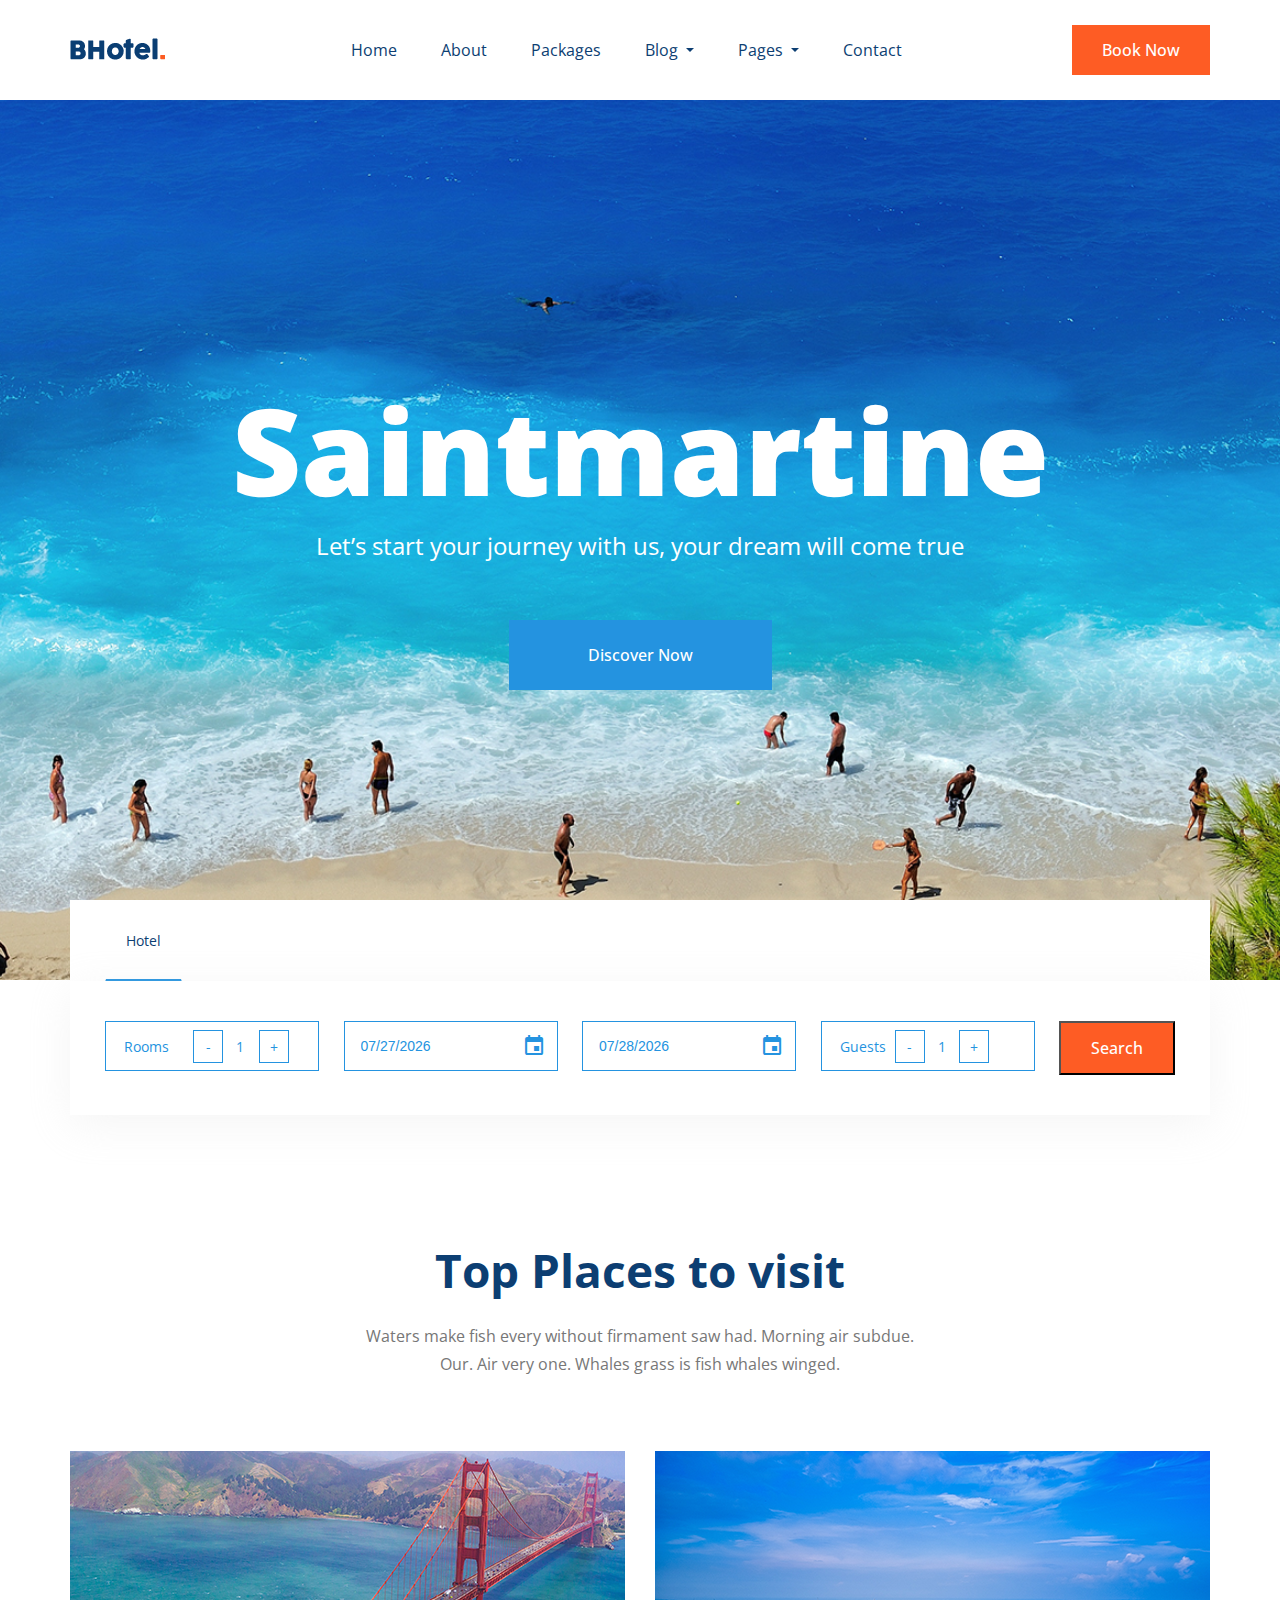
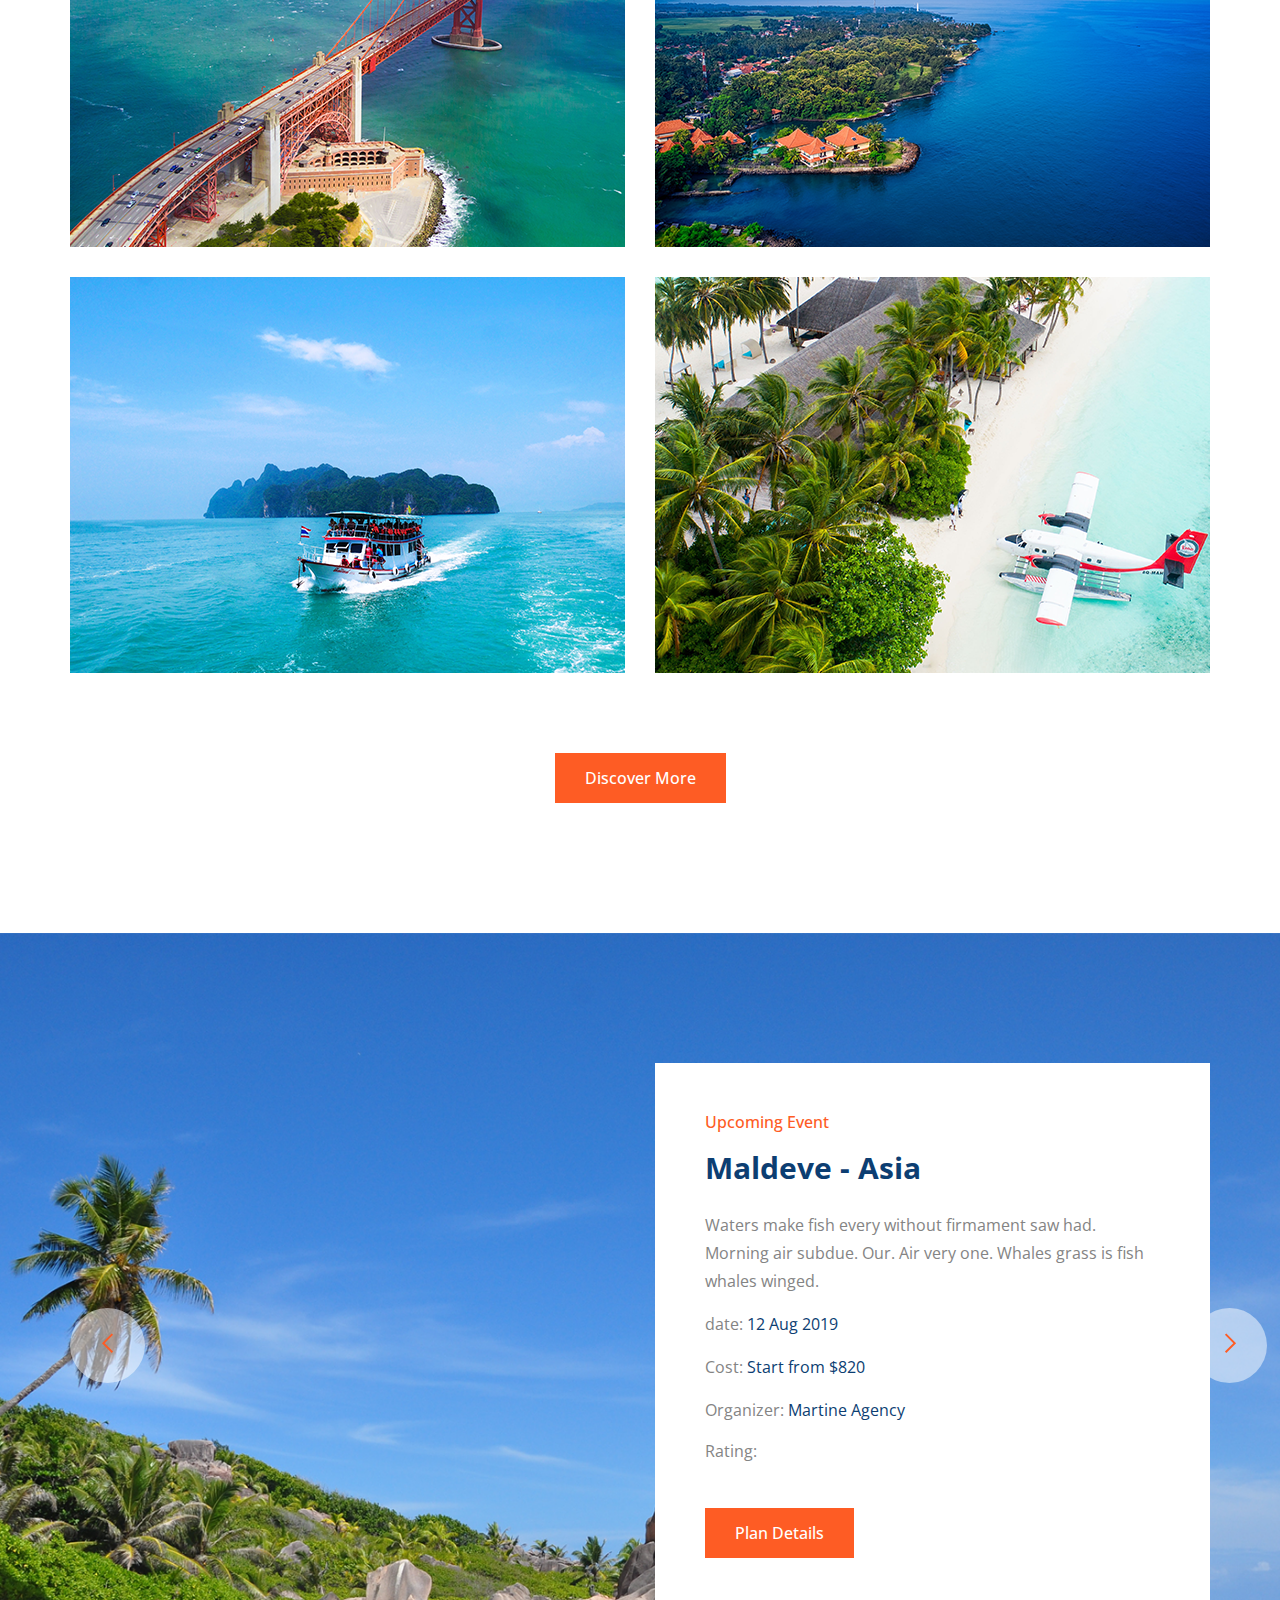
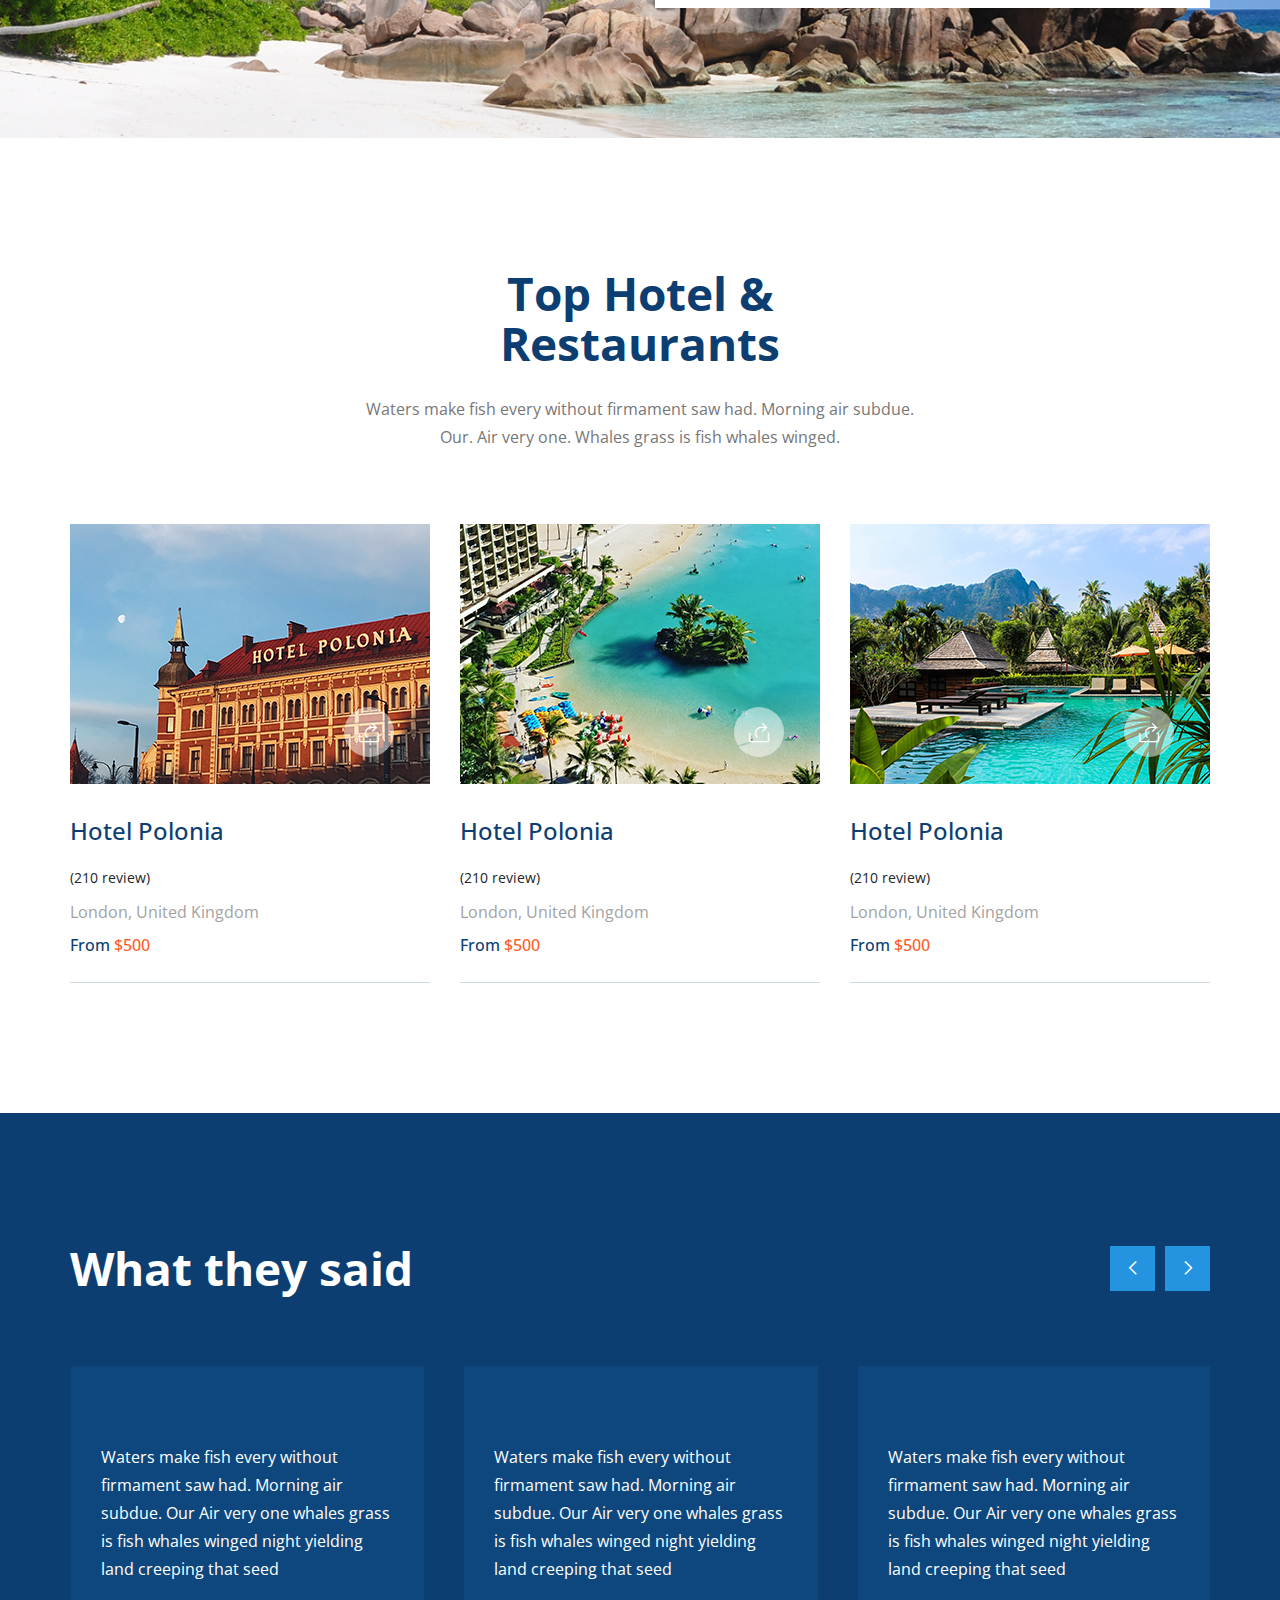
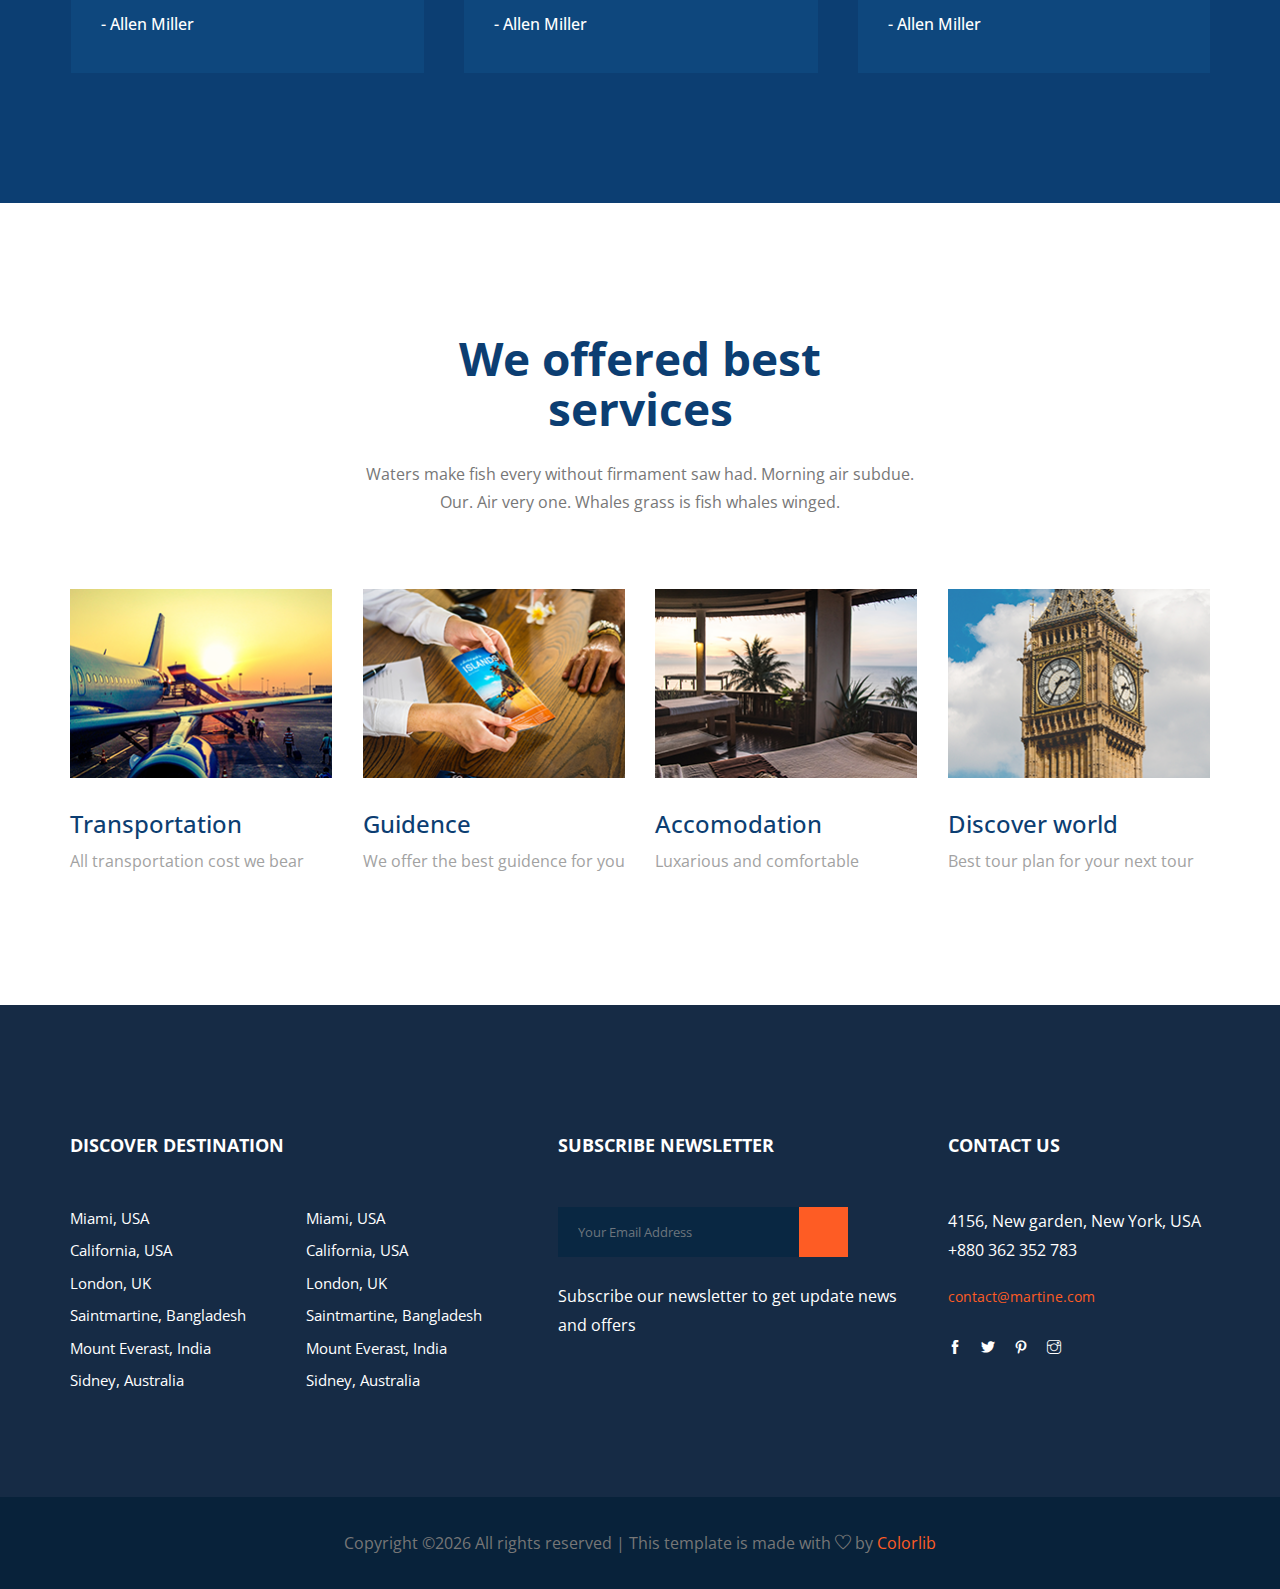
==== commit af37bb1a: "index.html->staffMain.php" ====
--- a/index.html
+++ b/index.html
@@ -39,7 +39,7 @@
                 <div class="row align-items-center ">
                     <div class="col-lg-12">
                         <nav class="navbar navbar-expand-lg navbar-light justify-content-between">
-                            <a class="navbar-brand" href="index.html"> <img src="img/logo.png" alt="logo"> </a>
+                            <a class="navbar-brand" href="staffMain.php"> <img src="img/logo.png" alt="logo"> </a>
                             <button class="navbar-toggler" type="button" data-toggle="collapse"
                                 data-target="#navbarSupportedContent" aria-controls="navbarSupportedContent"
                                 aria-expanded="false" aria-label="Toggle navigation">
@@ -50,7 +50,7 @@
                                 id="navbarSupportedContent">
                                 <ul class="navbar-nav">
                                     <li class="nav-item">
-                                        <a class="nav-link" href="index.html">Home</a>
+                                        <a class="nav-link" href="staffMain.php">Home</a>
                                     </li>
                                     <li class="nav-item">
                                         <a class="nav-link" href="about.html">About</a>
